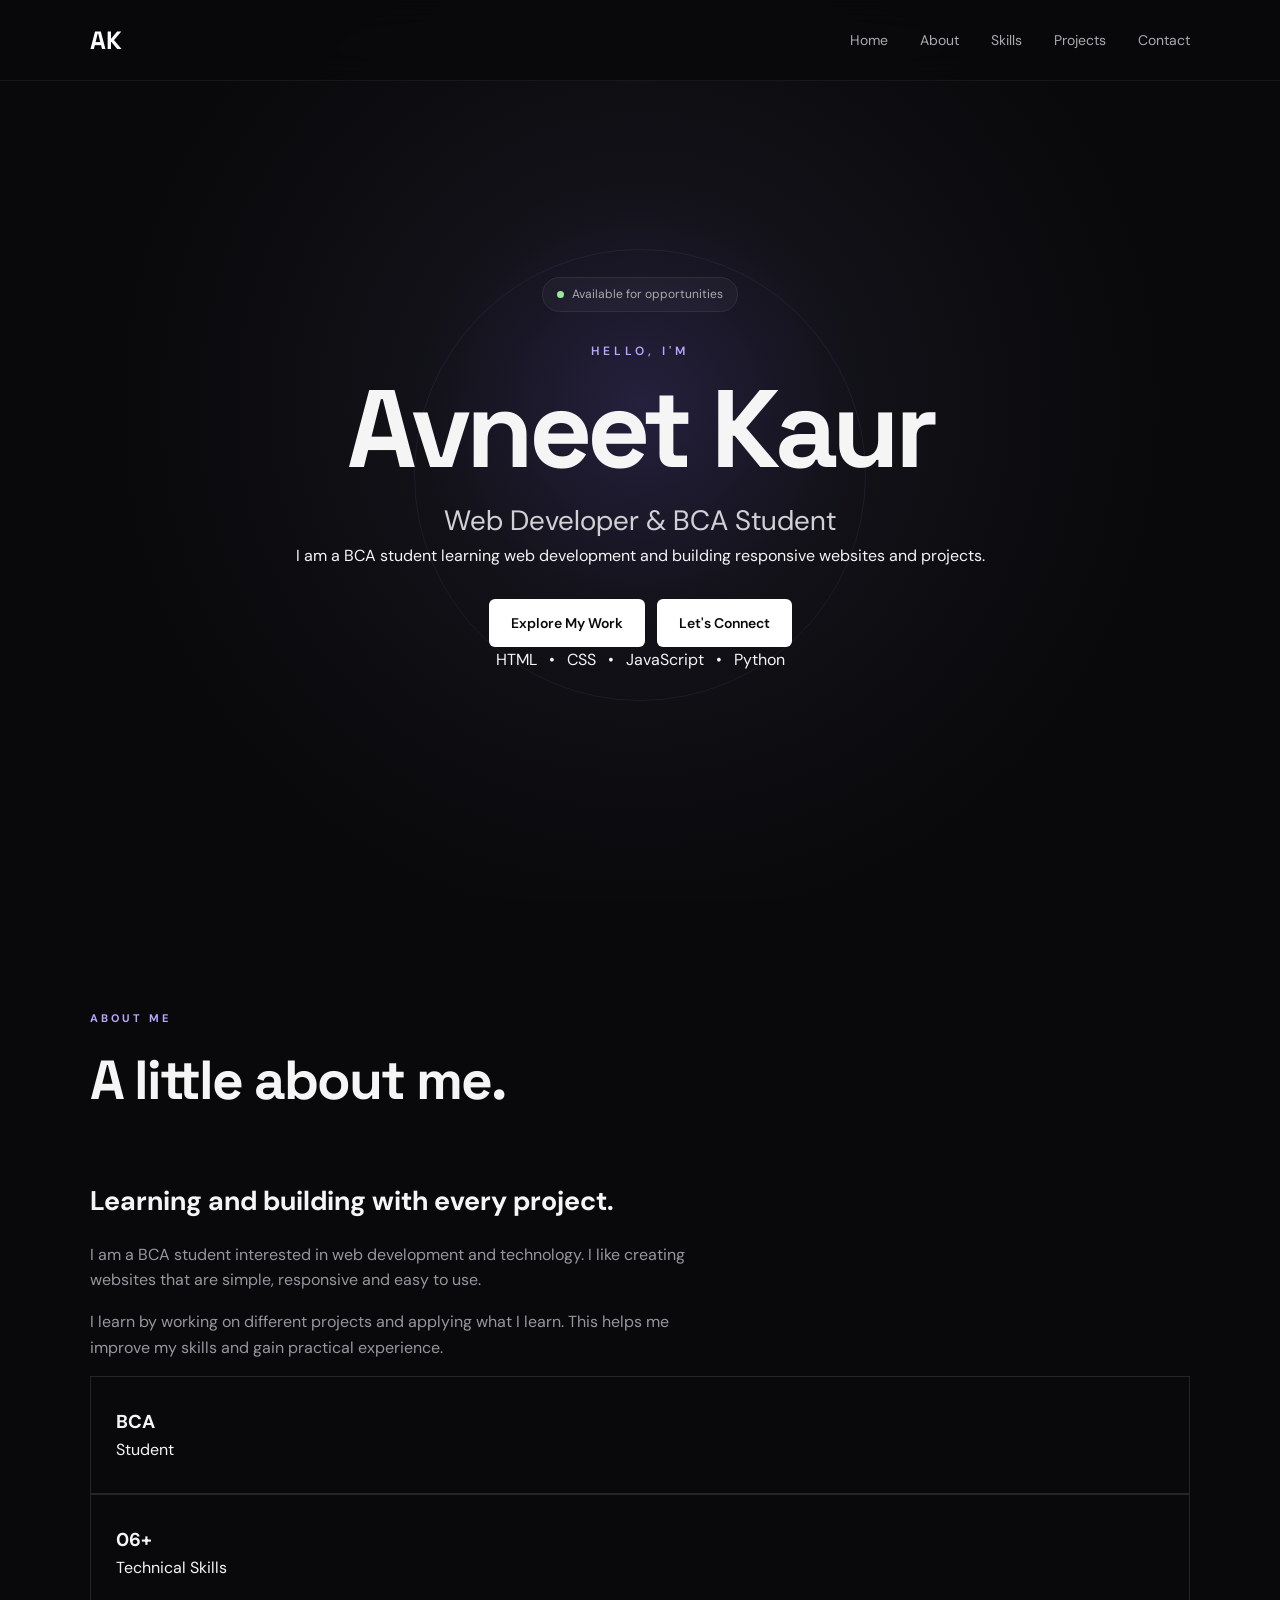
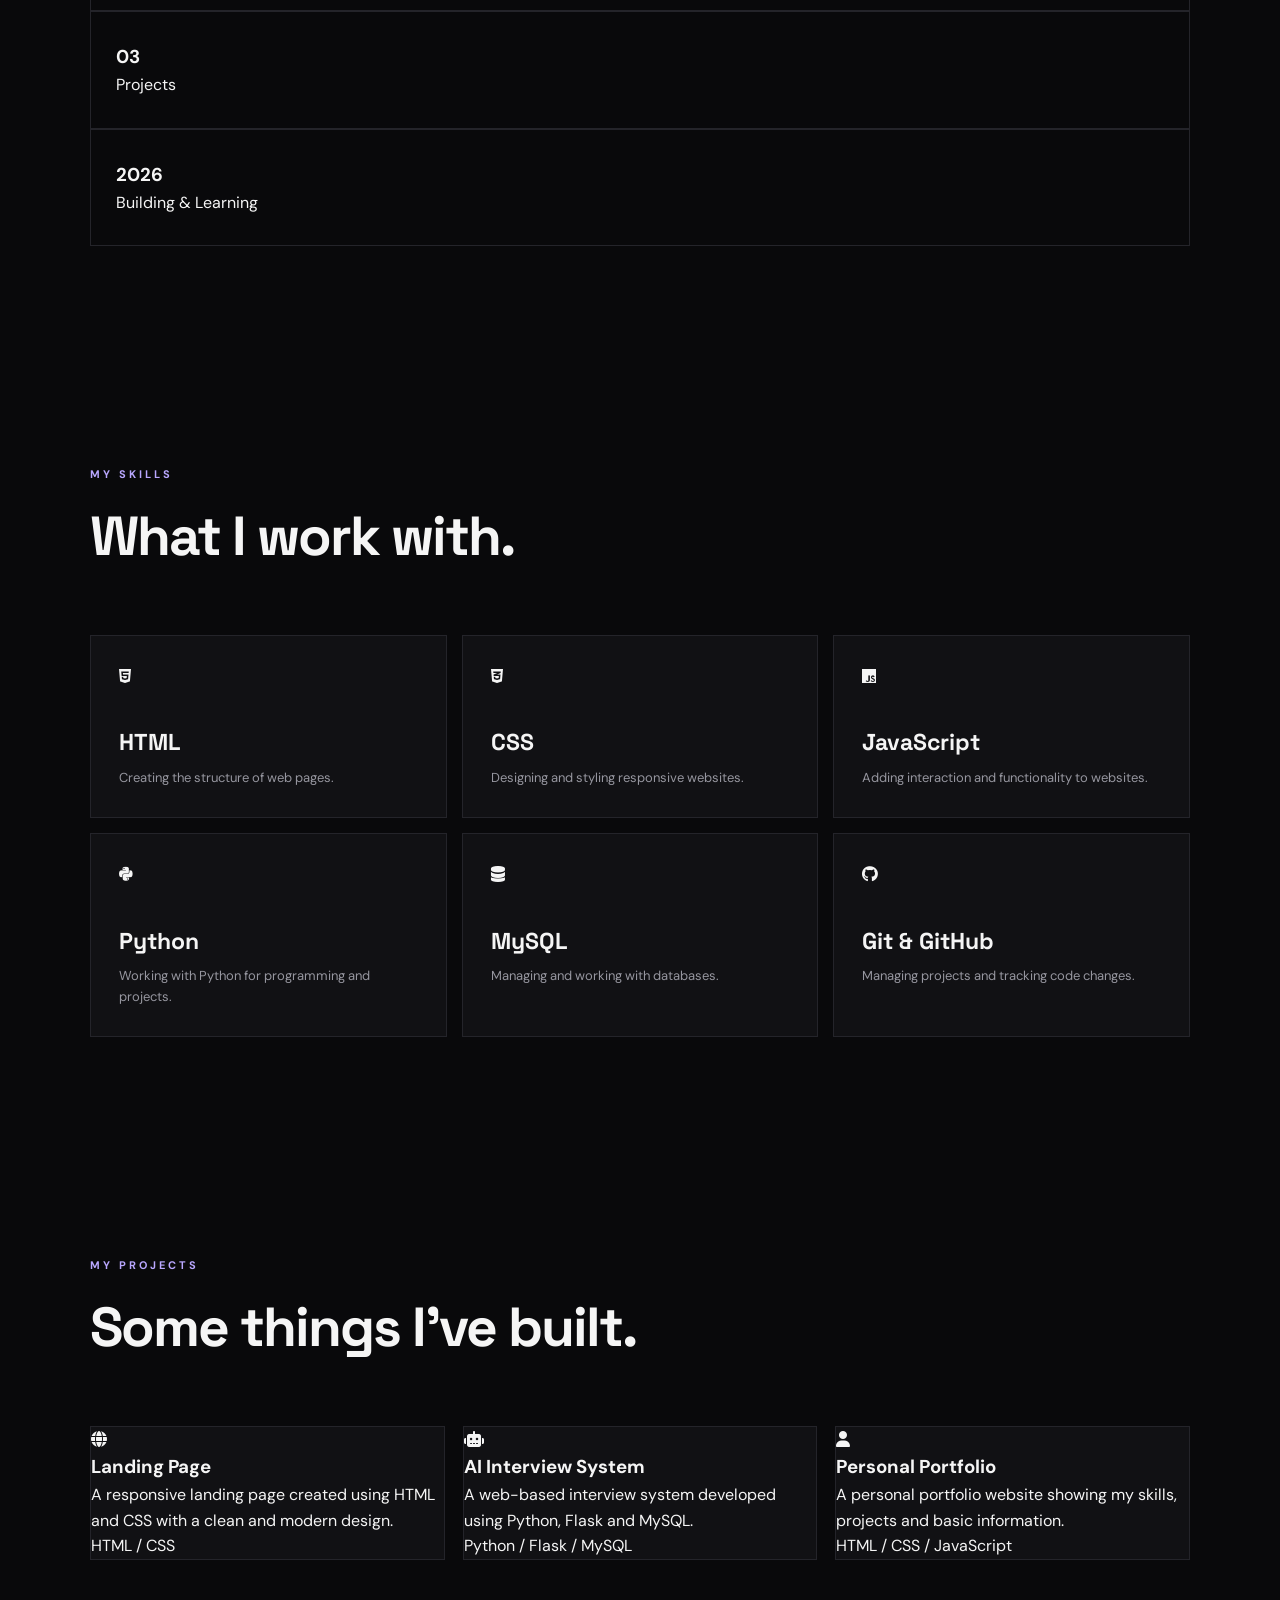
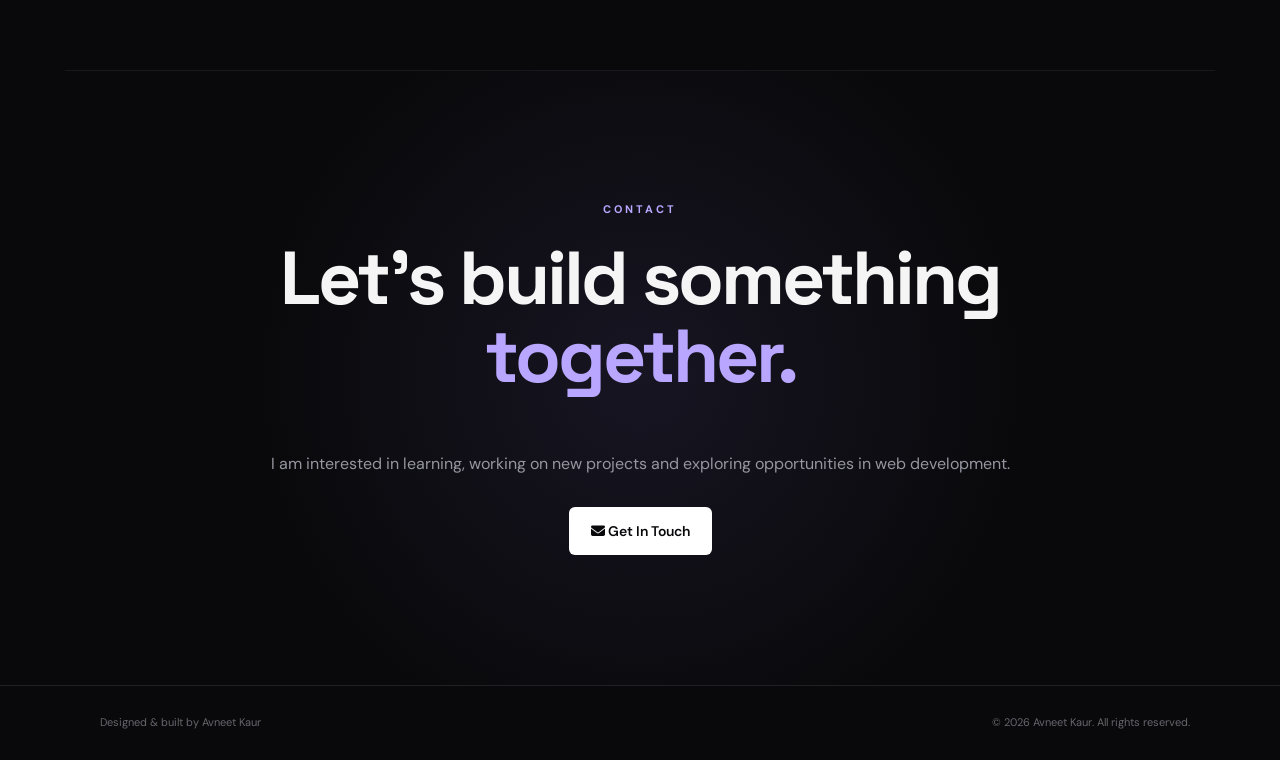
==== WebDev-L1-Portfolio/index.html @ c0e0eddc "Simplify README" ====
<!DOCTYPE html>
<html lang="en">
<head>
    <meta charset="UTF-8">
    <meta name="viewport" content="width=device-width, initial-scale=1.0">

    <title>Avneet Kaur | Web Developer</title>

    <link rel="stylesheet" href="style.css">

    <link rel="preconnect" href="https://fonts.googleapis.com">
    <link rel="preconnect" href="https://fonts.gstatic.com" crossorigin>
    <link href="https://fonts.googleapis.com/css2?family=Poppins:wght@300;400;500;600;700&display=swap" rel="stylesheet">

    <link rel="stylesheet"
          href="https://cdnjs.cloudflare.com/ajax/libs/font-awesome/6.5.1/css/all.min.css">
</head>

<body>

    <!-- Navigation -->
    <header>
        <nav class="navbar">
            <div class="logo">AK</div>

            <ul class="nav-links">
                <li><a href="#home" class="active">Home</a></li>
                <li><a href="#about">About</a></li>
                <li><a href="#skills">Skills</a></li>
                <li><a href="#projects">Projects</a></li>
                <li><a href="#contact">Contact</a></li>
            </ul>
        </nav>
    </header>


    <!-- Home Section -->
    <section id="home" class="hero">

        <div class="hero-content">

            <p class="availability">
                <span></span> Available for opportunities
            </p>

            <p class="intro">HELLO, I'M</p>

            <h1>Avneet Kaur</h1>

            <h2>Web Developer & BCA Student</h2>

            <p class="hero-text">
                I am a BCA student learning web development and building
                responsive websites and projects.
            </p>

            <div class="hero-buttons">
                <a href="#projects" class="btn primary-btn">
                    Explore My Work
                </a>

                <a href="#contact" class="btn secondary-btn">
                    Let's Connect
                </a>
            </div>

            <div class="tech-text">
                HTML &nbsp; • &nbsp; CSS &nbsp; • &nbsp; JavaScript
                &nbsp; • &nbsp; Python
            </div>

        </div>

    </section>


    <!-- About Section -->
    <section id="about" class="about section">

        <div class="section-heading">
            <p>ABOUT ME</p>
            <h2>A little about me.</h2>
        </div>

        <div class="about-content">

            <div class="about-text">

                <h3>Learning and building with every project.</h3>

                <p>
                    I am a BCA student interested in web development and
                    technology. I like creating websites that are simple,
                    responsive and easy to use.
                </p>

                <p>
                    I learn by working on different projects and applying
                    what I learn. This helps me improve my skills and gain
                    practical experience.
                </p>

            </div>

            <div class="about-stats">

                <div class="stat">
                    <h3>BCA</h3>
                    <p>Student</p>
                </div>

                <div class="stat">
                    <h3>06+</h3>
                    <p>Technical Skills</p>
                </div>

                <div class="stat">
                    <h3>03</h3>
                    <p>Projects</p>
                </div>

                <div class="stat">
                    <h3>2026</h3>
                    <p>Building & Learning</p>
                </div>

            </div>

        </div>

    </section>


    <!-- Skills Section -->
    <section id="skills" class="skills section">

        <div class="section-heading">
            <p>MY SKILLS</p>
            <h2>What I work with.</h2>
        </div>

        <div class="skills-grid">

            <div class="skill-card">
                <i class="fa-brands fa-html5"></i>
                <h3>HTML</h3>
                <p>Creating the structure of web pages.</p>
            </div>

            <div class="skill-card">
                <i class="fa-brands fa-css3-alt"></i>
                <h3>CSS</h3>
                <p>Designing and styling responsive websites.</p>
            </div>

            <div class="skill-card">
                <i class="fa-brands fa-js"></i>
                <h3>JavaScript</h3>
                <p>Adding interaction and functionality to websites.</p>
            </div>

            <div class="skill-card">
                <i class="fa-brands fa-python"></i>
                <h3>Python</h3>
                <p>Working with Python for programming and projects.</p>
            </div>

            <div class="skill-card">
                <i class="fa-solid fa-database"></i>
                <h3>MySQL</h3>
                <p>Managing and working with databases.</p>
            </div>

            <div class="skill-card">
                <i class="fa-brands fa-github"></i>
                <h3>Git & GitHub</h3>
                <p>Managing projects and tracking code changes.</p>
            </div>

        </div>

    </section>


    <!-- Projects Section -->
    <section id="projects" class="projects section">

        <div class="section-heading">
            <p>MY PROJECTS</p>
            <h2>Some things I've built.</h2>
        </div>

        <div class="projects-grid">

            <div class="project-card">

                <div class="project-icon">
                    <i class="fa-solid fa-globe"></i>
                </div>

                <h3>Landing Page</h3>

                <p>
                    A responsive landing page created using HTML and CSS
                    with a clean and modern design.
                </p>

                <span>HTML / CSS</span>

            </div>


            <div class="project-card">

                <div class="project-icon">
                    <i class="fa-solid fa-robot"></i>
                </div>

                <h3>AI Interview System</h3>

                <p>
                    A web-based interview system developed using Python,
                    Flask and MySQL.
                </p>

                <span>Python / Flask / MySQL</span>

            </div>


            <div class="project-card">

                <div class="project-icon">
                    <i class="fa-solid fa-user"></i>
                </div>

                <h3>Personal Portfolio</h3>

                <p>
                    A personal portfolio website showing my skills,
                    projects and basic information.
                </p>

                <span>HTML / CSS / JavaScript</span>

            </div>

        </div>

    </section>


    <!-- Contact Section -->
    <section id="contact" class="contact section">

        <div class="section-heading">
            <p>CONTACT</p>
            <h2>Let's build something<br>
                <span>together.</span>
            </h2>
        </div>

        <p class="contact-text">
            I am interested in learning, working on new projects and
            exploring opportunities in web development.
        </p>

        <a href="mailto:avvneetkaur02@gmail.com" class="contact-btn">
            <i class="fa-solid fa-envelope"></i>
            Get In Touch
        </a>

    </section>


    <!-- Footer -->
    <footer>
        <p>Designed & built by Avneet Kaur</p>
        <p>© 2026 Avneet Kaur. All rights reserved.</p>
    </footer>


    <script src="script.js"></script>

</body>
</html>
---- WebDev-L1-Portfolio/style.css ----
@import url('https://fonts.googleapis.com/css2?family=DM+Sans:wght@400;500;600;700&family=Space+Grotesk:wght@400;500;600;700&display=swap');

* {
  margin: 0;
  padding: 0;
  box-sizing: border-box;
  scroll-behavior: smooth;
  }

:root {
--bg: #09090b;
--card: #111114;
--border: #24242a;
--text: #f5f5f5;
--muted: #96969f;
--accent: #b9a7ff;
--accent2: #8f7cff;
}

body {
font-family: "DM Sans", sans-serif;
background: var(--bg);
color: var(--text);
line-height: 1.6;
}

header {
position: fixed;
top: 0;
width: 100%;
z-index: 1000;
background: rgba(9, 9, 11, 0.82);
backdrop-filter: blur(15px);
border-bottom: 1px solid rgba(255,255,255,0.06);
}

nav {
max-width: 1150px;
margin: auto;
padding: 20px 25px;
display: flex;
align-items: center;
justify-content: space-between;
}

.logo {
font-family: "Space Grotesk", sans-serif;
font-size: 25px;
font-weight: 700;
color: white;
text-decoration: none;
}

.logo span,
footer strong span {
color: var(--accent);
}

.nav-links {
display: flex;
list-style: none;
gap: 32px;
}

.nav-links a {
color: #aaaab1;
text-decoration: none;
font-size: 14px;
transition: .3s;
}

.nav-links a:hover {
color: white;
}

.hero {
min-height: 100vh;
position: relative;
display: flex;
justify-content: center;
align-items: center;
text-align: center;
padding: 120px 25px 70px;
overflow: hidden;
background:
radial-gradient(circle at 50% 45%, #25203d 0%, #111117 28%, #09090b 65%);
}

.hero::before {
content: "";
position: absolute;
width: 450px;
height: 450px;
border: 1px solid rgba(185,167,255,.08);
border-radius: 50%;
}

.hero-content {
max-width: 850px;
position: relative;
z-index: 1;
}

.availability {
display: inline-flex;
align-items: center;
gap: 8px;
border: 1px solid #303035;
background: rgba(255,255,255,.03);
padding: 7px 14px;
border-radius: 30px;
font-size: 12px;
color: #aaaab0;
margin-bottom: 30px;
}

.availability span {
width: 7px;
height: 7px;
border-radius: 50%;
background: #9ee69e;
}

.intro {
font-size: 12px;
letter-spacing: 4px;
color: var(--accent);
font-weight: 600;
}

.hero h1 {
font-family: "Space Grotesk", sans-serif;
font-size: clamp(60px, 10vw, 110px);
line-height: 1;
margin: 12px 0 15px;
letter-spacing: -5px;
}

.hero h1 span,
.section-heading h2 span,
.contact h2 span {
color: var(--accent);
}

.hero h2 {
font-size: clamp(20px, 3vw, 28px);
font-weight: 400;
color: #d0d0d5;
}

.hero-description {
max-width: 600px;
margin: 20px auto;
color: var(--muted);
font-size: 16px;
}

.hero-buttons {
display: flex;
justify-content: center;
gap: 12px;
margin-top: 30px;
flex-wrap: wrap;
}

.btn,
.btn-outline,
.contact-btn {
text-decoration: none;
padding: 13px 22px;
border-radius: 6px;
font-weight: 600;
font-size: 14px;
transition: .3s;
}

.btn {
background: white;
color: #09090b;
}

.btn:hover {
transform: translateY(-3px);
}

.btn-outline {
color: white;
border: 1px solid #3a3a42;
}

.btn-outline:hover {
background: #17171c;
}

.social-text {
margin-top: 45px;
font-size: 11px;
letter-spacing: 2px;
color: #66666e;
}

.scroll {
position: absolute;
bottom: 25px;
font-size: 10px;
letter-spacing: 3px;
color: #5e5e66;
}

.section {
max-width: 1150px;
margin: auto;
padding: 110px 25px;
}

.dark-section {
max-width: none;
padding-left: max(25px, calc((100% - 1100px) / 2));
padding-right: max(25px, calc((100% - 1100px) / 2));
background: #0d0d11;
border-top: 1px solid #18181d;
border-bottom: 1px solid #18181d;
}

.section-heading {
margin-bottom: 55px;
}

.section-heading p,
.contact-label {
color: var(--accent);
font-size: 11px;
letter-spacing: 3px;
font-weight: 700;
}

.section-heading h2 {
font-family: "Space Grotesk", sans-serif;
font-size: clamp(36px, 5vw, 55px);
margin-top: 8px;
letter-spacing: -2px;
}

.about-grid {
display: grid;
grid-template-columns: 1.1fr .9fr;
gap: 70px;
align-items: center;
}

.about-text h3 {
font-size: 27px;
margin-bottom: 20px;
}

.about-text p {
color: var(--muted);
margin-bottom: 16px;
max-width: 600px;
}

.text-link {
display: inline-block;
color: white;
margin-top: 15px;
text-decoration: none;
border-bottom: 1px solid #55555c;
padding-bottom: 5px;
}

.stats {
display: grid;
grid-template-columns: 1fr 1fr;
border: 1px solid var(--border);
}

.stat {
padding: 30px 25px;
border: 1px solid var(--border);
}

.stat strong {
display: block;
font-family: "Space Grotesk", sans-serif;
font-size: 30px;
color: white;
}

.stat span {
color: #777780;
font-size: 12px;
}

.skills-grid {
display: grid;
grid-template-columns: repeat(3, 1fr);
gap: 15px;
}

.skill-card {
padding: 28px;
background: var(--card);
border: 1px solid var(--border);
transition: .35s;
}

.skill-card:hover {
transform: translateY(-6px);
border-color: #55555e;
}

.skill-top {
display: flex;
justify-content: space-between;
color: #64646d;
font-size: 12px;
}

.skill-card h3 {
font-family: "Space Grotesk", sans-serif;
font-size: 23px;
margin: 35px 0 7px;
}

.skill-card p {
color: var(--muted);
font-size: 13px;
}

.projects-grid {
display: grid;
grid-template-columns: repeat(3, 1fr);
gap: 18px;
}

.project-card {
background: var(--card);
border: 1px solid var(--border);
overflow: hidden;
transition: .35s;
}

.project-card:hover {
transform: translateY(-6px);
border-color: #55555e;
}

.project-image {
height: 190px;
display: flex;
align-items: center;
justify-content: center;
background: linear-gradient(135deg, #1d1a2d, #121218);
border-bottom: 1px solid var(--border);
}

.project-image span {
font-size: 10px;
letter-spacing: 3px;
color: #aaa1d7;
}

.interview {
background: linear-gradient(135deg, #17262a, #111316);
}

.interview span {
color: #9ccbc5;
}

.portfolio {
background: linear-gradient(135deg, #28201d, #141211);
}

.portfolio span {
color: #d0b39b;
}

.project-content {
padding: 25px;
}

.project-content small {
color: #66666e;
font-size: 10px;
}

.project-content h3 {
font-family: "Space Grotesk", sans-serif;
font-size: 23px;
margin: 8px 0;
}

.project-content p {
color: var(--muted);
font-size: 13px;
min-height: 65px;
}

.tags {
display: flex;
gap: 7px;
flex-wrap: wrap;
margin-top: 18px;
}

.tags span {
border: 1px solid #303038;
padding: 5px 9px;
border-radius: 3px;
font-size: 10px;
color: #9999a3;
}

.contact {
text-align: center;
padding: 130px 25px;
border-top: 1px solid #18181d;
background: radial-gradient(circle at center, #171522, #09090b 60%);
}

.contact h2 {
font-family: "Space Grotesk", sans-serif;
font-size: clamp(42px, 7vw, 75px);
line-height: 1.05;
letter-spacing: -3px;
margin: 20px 0;
}

.contact > p:not(.contact-label) {
color: var(--muted);
margin-bottom: 30px;
}

.contact-btn {
display: inline-block;
background: white;
color: #09090b;
}

.contact-btn:hover {
transform: translateY(-3px);
}

footer {
border-top: 1px solid #202027;
padding: 28px max(25px, calc((100% - 1100px) / 2));
display: flex;
justify-content: space-between;
gap: 20px;
color: #66666e;
font-size: 11px;
}

footer strong {
color: white;
font-size: 18px;
}

footer p {
display: inline-block;
margin-left: 10px;
}

@media (max-width: 800px) {


.nav-links {
    display: none;
}

.hero h1 {
    letter-spacing: -3px;
}

.about-grid,
.skills-grid,
.projects-grid {
    grid-template-columns: 1fr;
}

.about-grid {
    gap: 40px;
}

.section {
    padding: 80px 20px;
}

.dark-section {
    padding-left: 20px;
    padding-right: 20px;
}


}

@media (max-width: 500px) {

.hero {
    padding-left: 18px;
    padding-right: 18px;
}

.hero h1 {
    font-size: 55px;
}

.hero h2 {
    font-size: 19px;
}

.hero-description {
    font-size: 14px;
}

.stats {
    grid-template-columns: 1fr;
}

footer {
    flex-direction: column;
}

footer p {
    margin-left: 0;
}

}
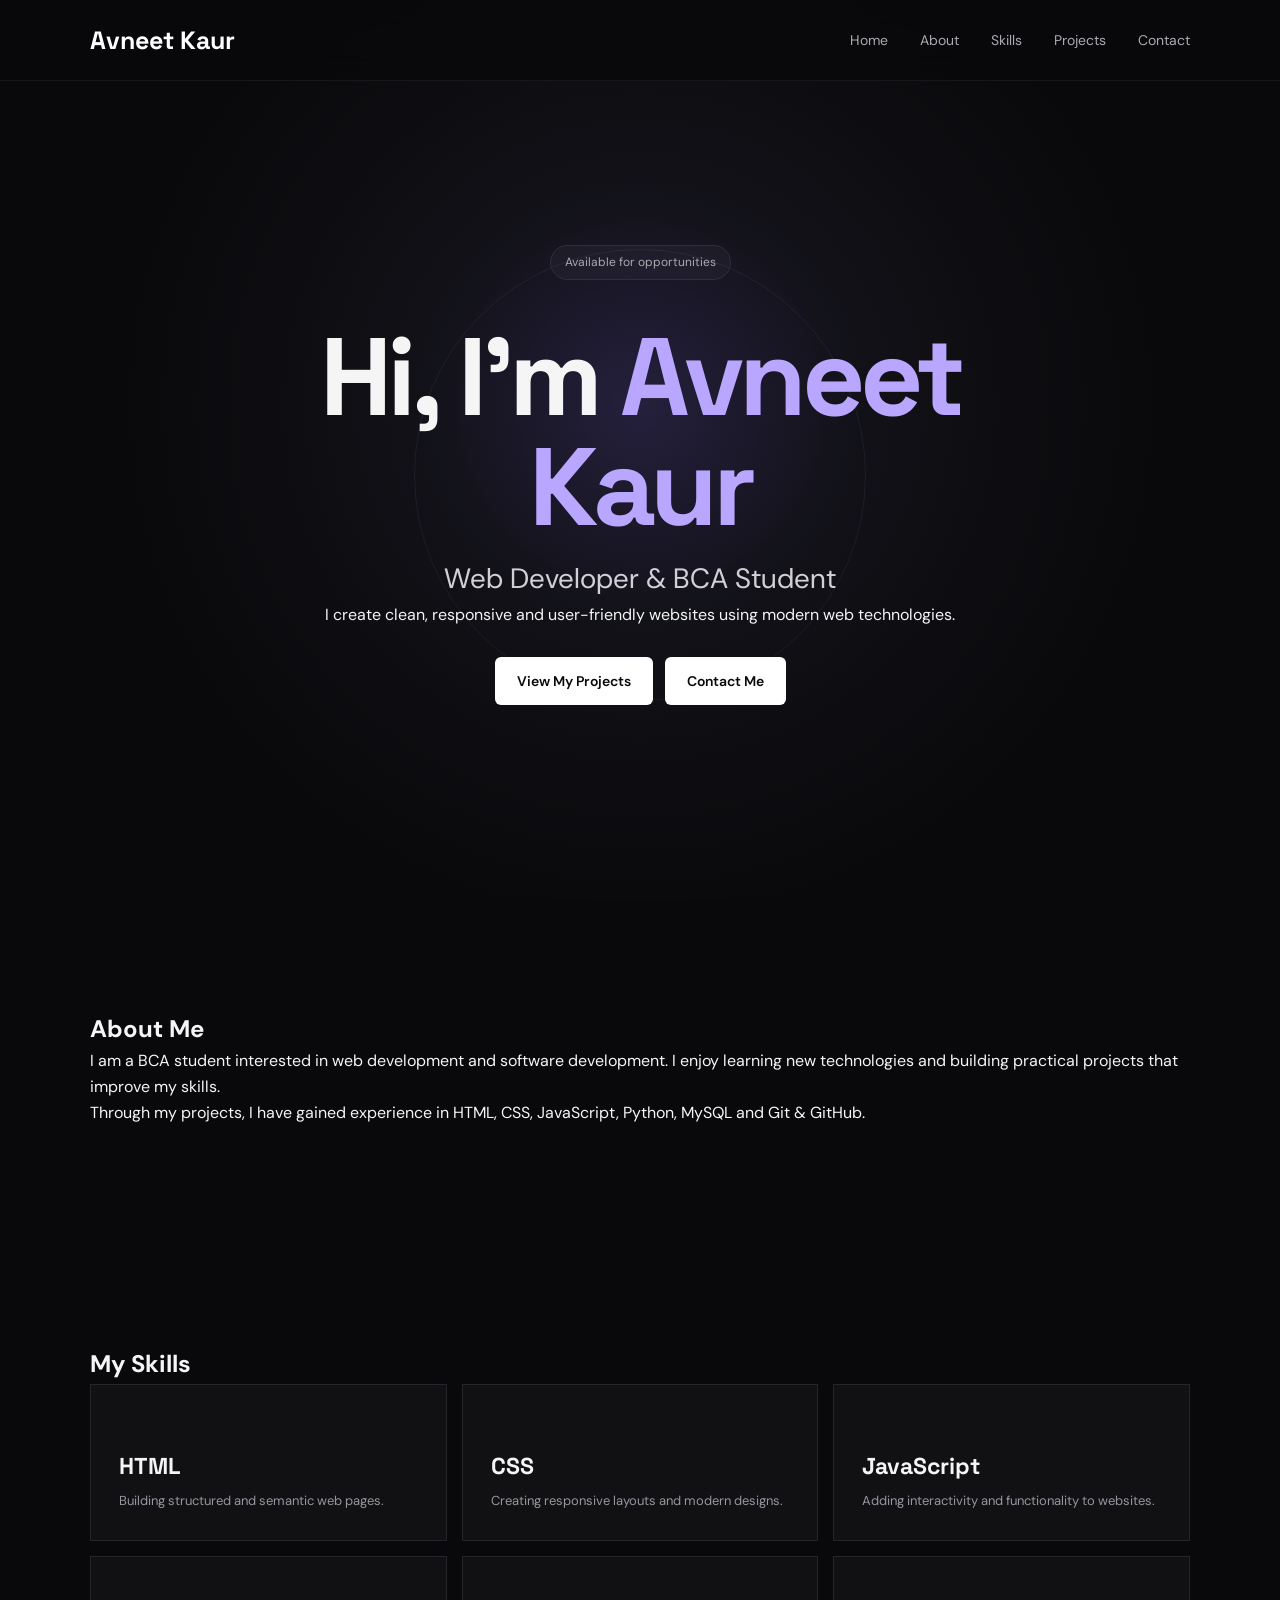
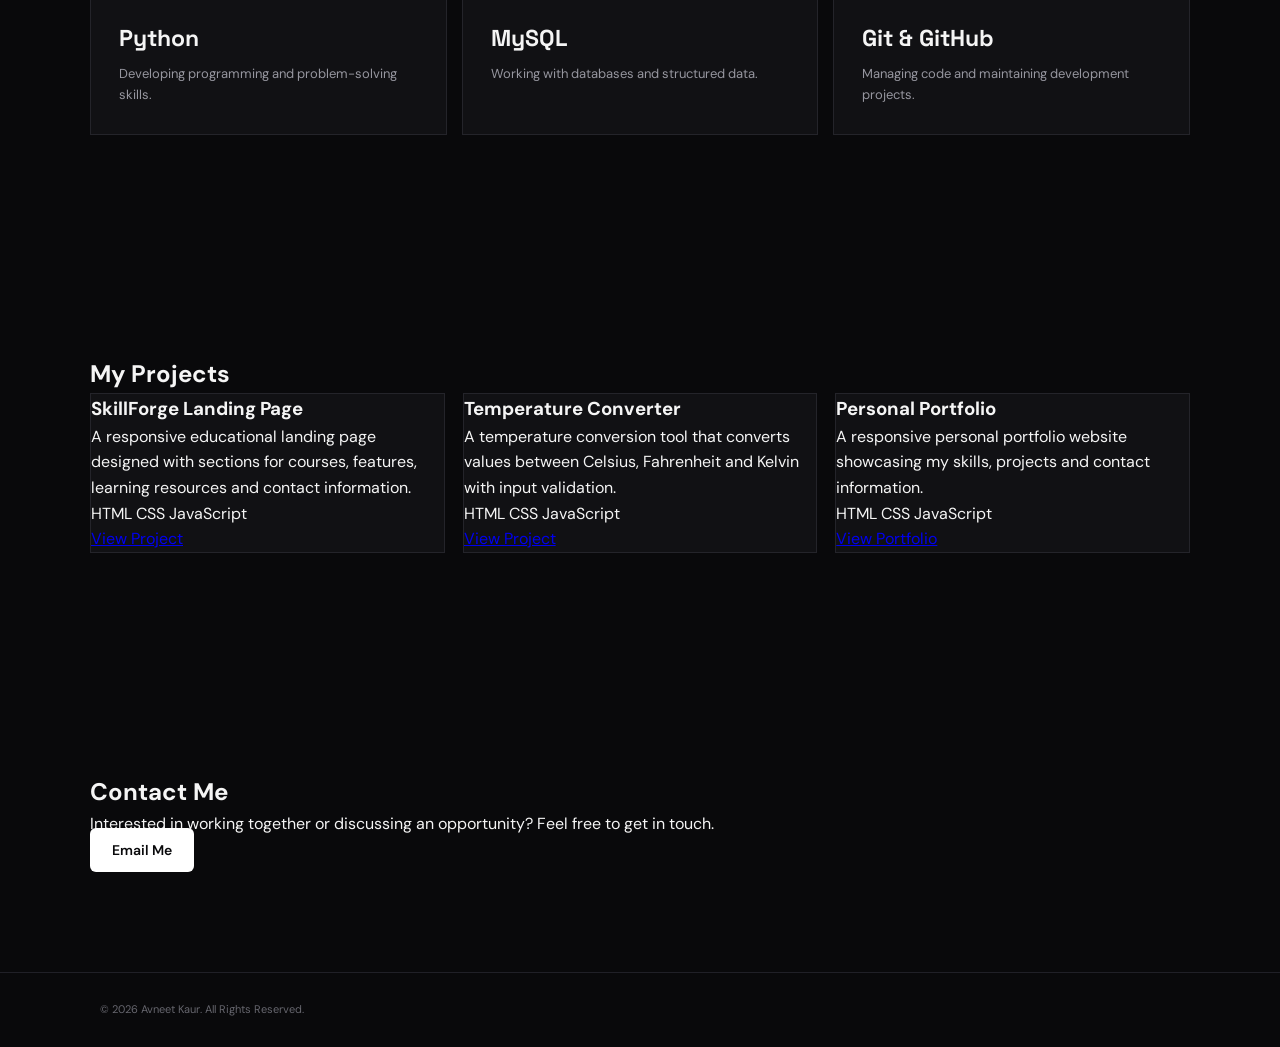
==== commit 7916365b: "Fix portfolio project listings" ====
--- a/WebDev-L1-Portfolio/index.html
+++ b/WebDev-L1-Portfolio/index.html
@@ -1,19 +1,13 @@
+
 <!DOCTYPE html>
 <html lang="en">
 <head>
     <meta charset="UTF-8">
     <meta name="viewport" content="width=device-width, initial-scale=1.0">
-
+    <meta name="description" content="Portfolio of Avneet Kaur - Web Developer and BCA Student">
     <title>Avneet Kaur | Web Developer</title>
 
     <link rel="stylesheet" href="style.css">
-
-    <link rel="preconnect" href="https://fonts.googleapis.com">
-    <link rel="preconnect" href="https://fonts.gstatic.com" crossorigin>
-    <link href="https://fonts.googleapis.com/css2?family=Poppins:wght@300;400;500;600;700&display=swap" rel="stylesheet">
-
-    <link rel="stylesheet"
-          href="https://cdnjs.cloudflare.com/ajax/libs/font-awesome/6.5.1/css/all.min.css">
 </head>
 
 <body>
@@ -21,7 +15,7 @@
     <!-- Navigation -->
     <header>
         <nav class="navbar">
-            <div class="logo">AK</div>
+            <div class="logo">Avneet Kaur</div>
 
             <ul class="nav-links">
                 <li><a href="#home" class="active">Home</a></li>
@@ -33,255 +27,195 @@
         </nav>
     </header>
 
-
-    <!-- Home Section -->
-    <section id="home" class="hero">
-
-        <div class="hero-content">
-
-            <p class="availability">
-                <span></span> Available for opportunities
-            </p>
-
-            <p class="intro">HELLO, I'M</p>
-
-            <h1>Avneet Kaur</h1>
-
-            <h2>Web Developer & BCA Student</h2>
-
-            <p class="hero-text">
-                I am a BCA student learning web development and building
-                responsive websites and projects.
-            </p>
-
-            <div class="hero-buttons">
-                <a href="#projects" class="btn primary-btn">
-                    Explore My Work
+    <main>
+
+        <!-- Home Section -->
+        <section id="home" class="hero">
+            <div class="hero-content">
+                <p class="availability">Available for opportunities</p>
+
+                <h1>Hi, I'm <span>Avneet Kaur</span></h1>
+
+                <h2>Web Developer & BCA Student</h2>
+
+                <p>
+                    I create clean, responsive and user-friendly websites
+                    using modern web technologies.
+                </p>
+
+                <div class="hero-buttons">
+                    <a href="#projects" class="btn">View My Projects</a>
+                    <a href="#contact" class="btn secondary-btn">Contact Me</a>
+                </div>
+            </div>
+        </section>
+
+        <!-- About Section -->
+        <section id="about" class="section">
+            <div class="container">
+                <h2>About Me</h2>
+
+                <p>
+                    I am a BCA student interested in web development and
+                    software development. I enjoy learning new technologies
+                    and building practical projects that improve my skills.
+                </p>
+
+                <p>
+                    Through my projects, I have gained experience in
+                    HTML, CSS, JavaScript, Python, MySQL and Git & GitHub.
+                </p>
+            </div>
+        </section>
+
+        <!-- Skills Section -->
+        <section id="skills" class="section">
+            <div class="container">
+                <h2>My Skills</h2>
+
+                <div class="skills-grid">
+
+                    <div class="skill-card">
+                        <h3>HTML</h3>
+                        <p>Building structured and semantic web pages.</p>
+                    </div>
+
+                    <div class="skill-card">
+                        <h3>CSS</h3>
+                        <p>Creating responsive layouts and modern designs.</p>
+                    </div>
+
+                    <div class="skill-card">
+                        <h3>JavaScript</h3>
+                        <p>Adding interactivity and functionality to websites.</p>
+                    </div>
+
+                    <div class="skill-card">
+                        <h3>Python</h3>
+                        <p>Developing programming and problem-solving skills.</p>
+                    </div>
+
+                    <div class="skill-card">
+                        <h3>MySQL</h3>
+                        <p>Working with databases and structured data.</p>
+                    </div>
+
+                    <div class="skill-card">
+                        <h3>Git & GitHub</h3>
+                        <p>Managing code and maintaining development projects.</p>
+                    </div>
+
+                </div>
+            </div>
+        </section>
+
+        <!-- Projects Section -->
+        <section id="projects" class="section">
+            <div class="container">
+                <h2>My Projects</h2>
+
+                <div class="projects-grid">
+
+                    <!-- Project 1 -->
+                    <article class="project-card">
+                        <h3>SkillForge Landing Page</h3>
+
+                        <p>
+                            A responsive educational landing page designed
+                            with sections for courses, features, learning
+                            resources and contact information.
+                        </p>
+
+                        <div class="project-tags">
+                            <span>HTML</span>
+                            <span>CSS</span>
+                            <span>JavaScript</span>
+                        </div>
+
+                        <a
+                            href="../WebDev-L1-LandingPage/index.html"
+                            class="project-link">
+                            View Project
+                        </a>
+                    </article>
+
+                    <!-- Project 2 -->
+                    <article class="project-card">
+                        <h3>Temperature Converter</h3>
+
+                        <p>
+                            A temperature conversion tool that converts
+                            values between Celsius, Fahrenheit and Kelvin
+                            with input validation.
+                        </p>
+
+                        <div class="project-tags">
+                            <span>HTML</span>
+                            <span>CSS</span>
+                            <span>JavaScript</span>
+                        </div>
+
+                        <a
+                            href="../WebDev-L1-TemperatureConverter/index.html"
+                            class="project-link">
+                            View Project
+                        </a>
+                    </article>
+
+                    <!-- Project 3 -->
+                    <article class="project-card">
+                        <h3>Personal Portfolio</h3>
+
+                        <p>
+                            A responsive personal portfolio website
+                            showcasing my skills, projects and contact
+                            information.
+                        </p>
+
+                        <div class="project-tags">
+                            <span>HTML</span>
+                            <span>CSS</span>
+                            <span>JavaScript</span>
+                        </div>
+
+                        <a href="#home" class="project-link">
+                            View Portfolio
+                        </a>
+                    </article>
+
+                </div>
+            </div>
+        </section>
+
+        <!-- Contact Section -->
+        <section id="contact" class="section contact-section">
+            <div class="container">
+                <h2>Contact Me</h2>
+
+                <p>
+                    Interested in working together or discussing an
+                    opportunity? Feel free to get in touch.
+                </p>
+
+                <a
+                    href="mailto:avvneetkaur02@gmail.com"
+                    class="btn">
+                    Email Me
                 </a>
-
-                <a href="#contact" class="btn secondary-btn">
-                    Let's Connect
-                </a>
-            </div>
-
-            <div class="tech-text">
-                HTML &nbsp; • &nbsp; CSS &nbsp; • &nbsp; JavaScript
-                &nbsp; • &nbsp; Python
-            </div>
-
-        </div>
-
-    </section>
-
-
-    <!-- About Section -->
-    <section id="about" class="about section">
-
-        <div class="section-heading">
-            <p>ABOUT ME</p>
-            <h2>A little about me.</h2>
-        </div>
-
-        <div class="about-content">
-
-            <div class="about-text">
-
-                <h3>Learning and building with every project.</h3>
-
-                <p>
-                    I am a BCA student interested in web development and
-                    technology. I like creating websites that are simple,
-                    responsive and easy to use.
-                </p>
-
-                <p>
-                    I learn by working on different projects and applying
-                    what I learn. This helps me improve my skills and gain
-                    practical experience.
-                </p>
-
-            </div>
-
-            <div class="about-stats">
-
-                <div class="stat">
-                    <h3>BCA</h3>
-                    <p>Student</p>
-                </div>
-
-                <div class="stat">
-                    <h3>06+</h3>
-                    <p>Technical Skills</p>
-                </div>
-
-                <div class="stat">
-                    <h3>03</h3>
-                    <p>Projects</p>
-                </div>
-
-                <div class="stat">
-                    <h3>2026</h3>
-                    <p>Building & Learning</p>
-                </div>
-
-            </div>
-
-        </div>
-
-    </section>
-
-
-    <!-- Skills Section -->
-    <section id="skills" class="skills section">
-
-        <div class="section-heading">
-            <p>MY SKILLS</p>
-            <h2>What I work with.</h2>
-        </div>
-
-        <div class="skills-grid">
-
-            <div class="skill-card">
-                <i class="fa-brands fa-html5"></i>
-                <h3>HTML</h3>
-                <p>Creating the structure of web pages.</p>
-            </div>
-
-            <div class="skill-card">
-                <i class="fa-brands fa-css3-alt"></i>
-                <h3>CSS</h3>
-                <p>Designing and styling responsive websites.</p>
-            </div>
-
-            <div class="skill-card">
-                <i class="fa-brands fa-js"></i>
-                <h3>JavaScript</h3>
-                <p>Adding interaction and functionality to websites.</p>
-            </div>
-
-            <div class="skill-card">
-                <i class="fa-brands fa-python"></i>
-                <h3>Python</h3>
-                <p>Working with Python for programming and projects.</p>
-            </div>
-
-            <div class="skill-card">
-                <i class="fa-solid fa-database"></i>
-                <h3>MySQL</h3>
-                <p>Managing and working with databases.</p>
-            </div>
-
-            <div class="skill-card">
-                <i class="fa-brands fa-github"></i>
-                <h3>Git & GitHub</h3>
-                <p>Managing projects and tracking code changes.</p>
-            </div>
-
-        </div>
-
-    </section>
-
-
-    <!-- Projects Section -->
-    <section id="projects" class="projects section">
-
-        <div class="section-heading">
-            <p>MY PROJECTS</p>
-            <h2>Some things I've built.</h2>
-        </div>
-
-        <div class="projects-grid">
-
-            <div class="project-card">
-
-                <div class="project-icon">
-                    <i class="fa-solid fa-globe"></i>
-                </div>
-
-                <h3>Landing Page</h3>
-
-                <p>
-                    A responsive landing page created using HTML and CSS
-                    with a clean and modern design.
-                </p>
-
-                <span>HTML / CSS</span>
-
-            </div>
-
-
-            <div class="project-card">
-
-                <div class="project-icon">
-                    <i class="fa-solid fa-robot"></i>
-                </div>
-
-                <h3>AI Interview System</h3>
-
-                <p>
-                    A web-based interview system developed using Python,
-                    Flask and MySQL.
-                </p>
-
-                <span>Python / Flask / MySQL</span>
-
-            </div>
-
-
-            <div class="project-card">
-
-                <div class="project-icon">
-                    <i class="fa-solid fa-user"></i>
-                </div>
-
-                <h3>Personal Portfolio</h3>
-
-                <p>
-                    A personal portfolio website showing my skills,
-                    projects and basic information.
-                </p>
-
-                <span>HTML / CSS / JavaScript</span>
-
-            </div>
-
-        </div>
-
-    </section>
-
-
-    <!-- Contact Section -->
-    <section id="contact" class="contact section">
-
-        <div class="section-heading">
-            <p>CONTACT</p>
-            <h2>Let's build something<br>
-                <span>together.</span>
-            </h2>
-        </div>
-
-        <p class="contact-text">
-            I am interested in learning, working on new projects and
-            exploring opportunities in web development.
-        </p>
-
-        <a href="mailto:avvneetkaur02@gmail.com" class="contact-btn">
-            <i class="fa-solid fa-envelope"></i>
-            Get In Touch
-        </a>
-
-    </section>
-
+            </div>
+        </section>
+
+    </main>
 
     <!-- Footer -->
     <footer>
-        <p>Designed & built by Avneet Kaur</p>
-        <p>© 2026 Avneet Kaur. All rights reserved.</p>
+        <p>&copy; 2026 Avneet Kaur. All Rights Reserved.</p>
     </footer>
-
 
     <script src="script.js"></script>
 
 </body>
 </html>
 
+
+
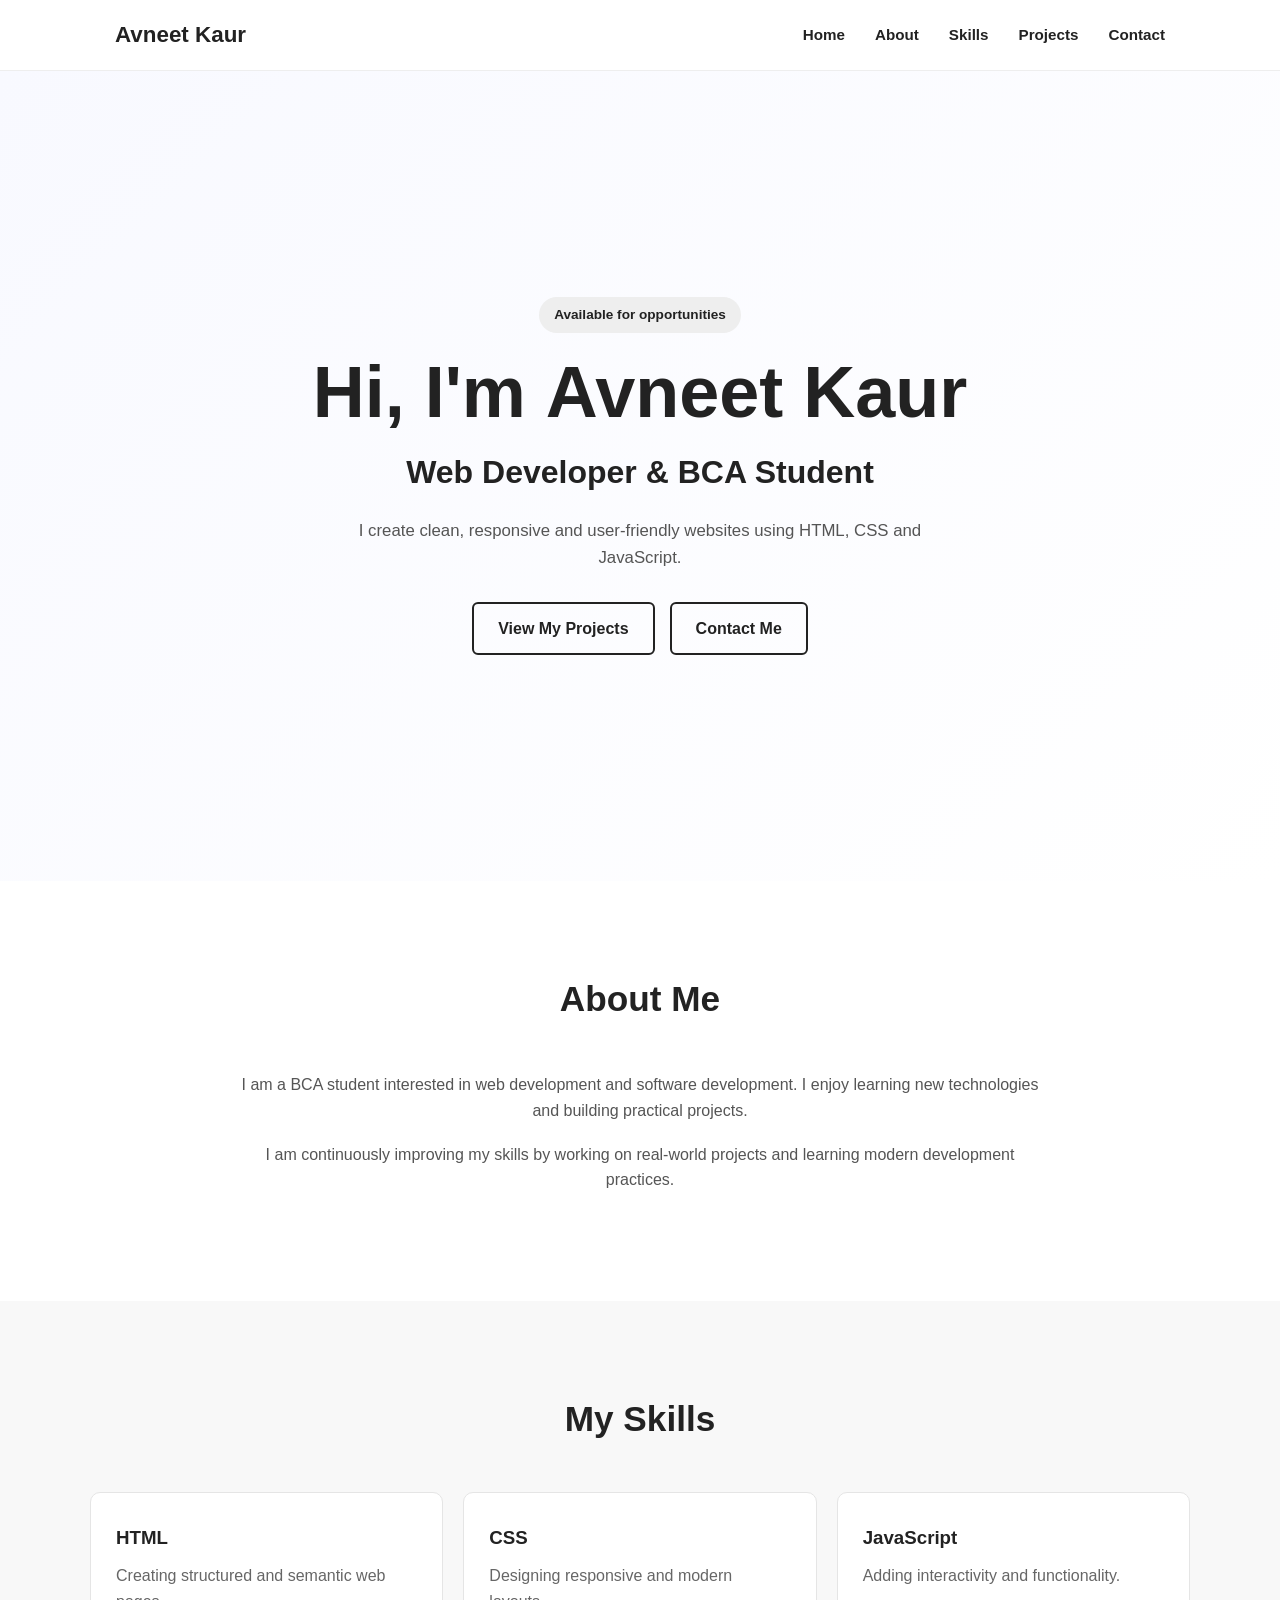
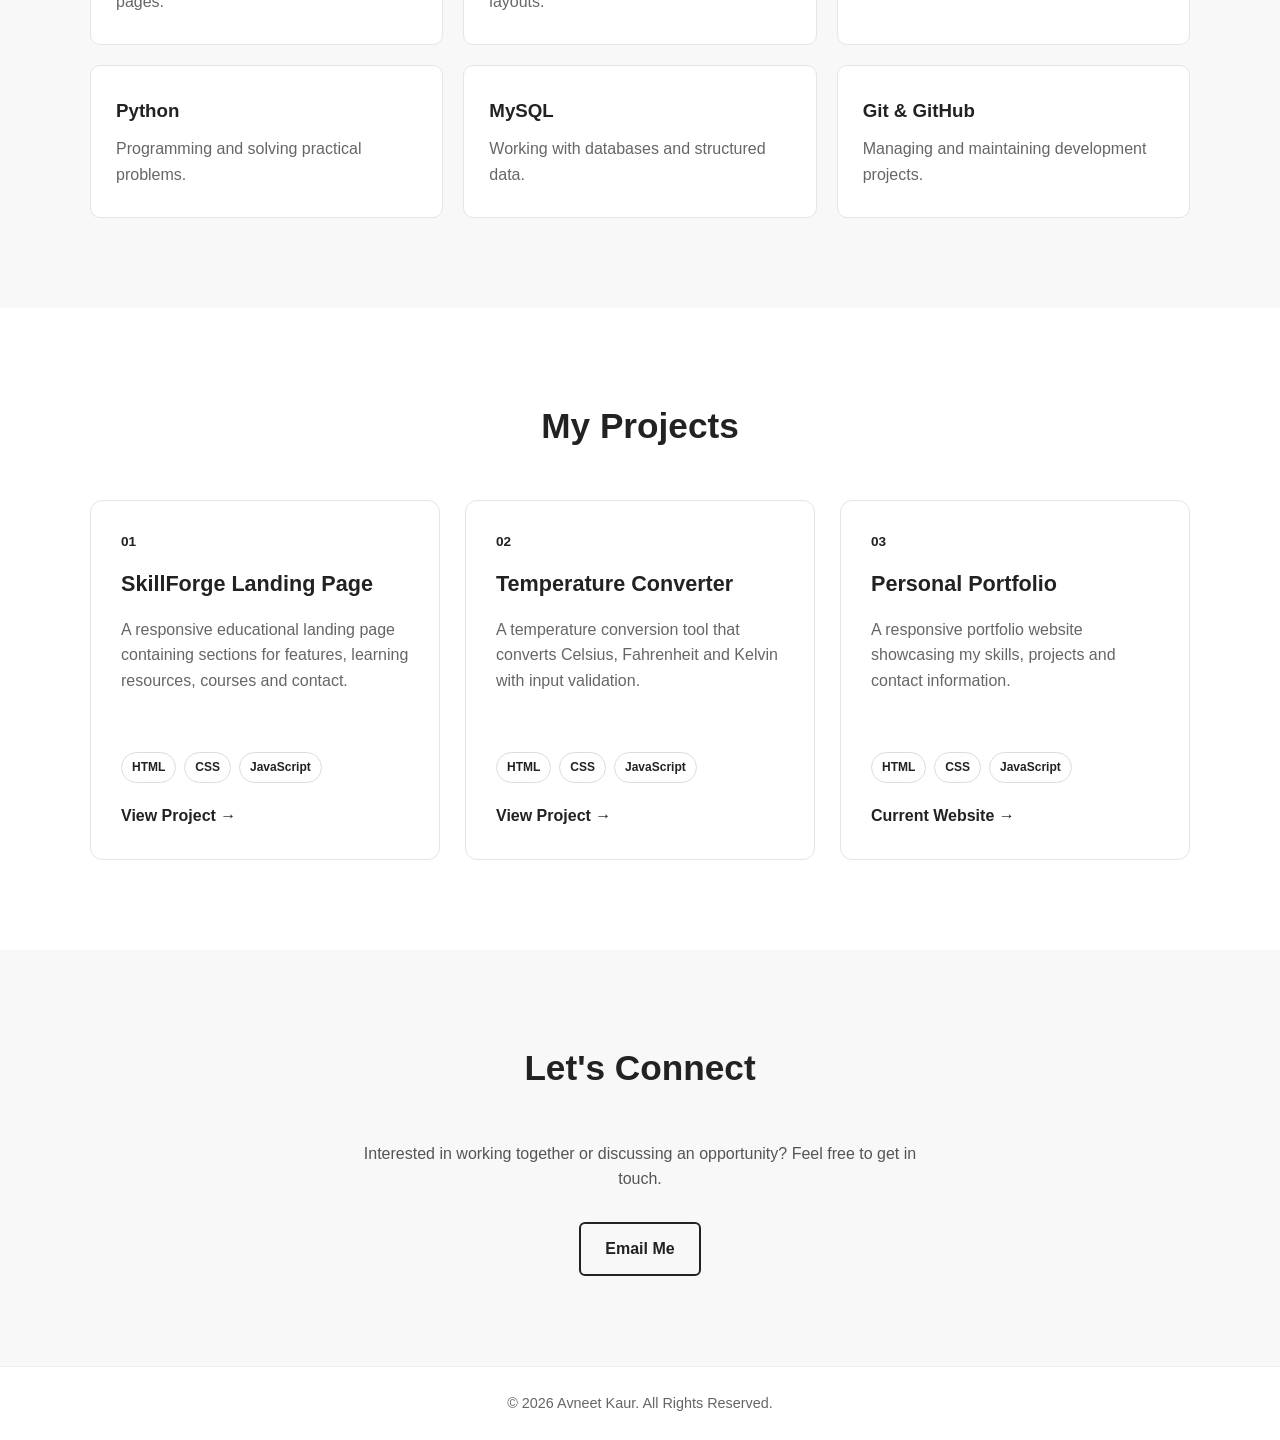
==== commit a7316e5c: "Improve portfolio website" ====
--- a/WebDev-L1-Portfolio/index.html
+++ b/WebDev-L1-Portfolio/index.html
@@ -4,7 +4,10 @@
 <head>
     <meta charset="UTF-8">
     <meta name="viewport" content="width=device-width, initial-scale=1.0">
-    <meta name="description" content="Portfolio of Avneet Kaur - Web Developer and BCA Student">
+
+    <meta name="description"
+          content="Portfolio of Avneet Kaur, Web Developer and BCA Student">
+
     <title>Avneet Kaur | Web Developer</title>
 
     <link rel="stylesheet" href="style.css">
@@ -13,86 +16,124 @@
 <body>
 
     <!-- Navigation -->
-    <header>
+    <header class="header">
         <nav class="navbar">
-            <div class="logo">Avneet Kaur</div>
-
-            <ul class="nav-links">
-                <li><a href="#home" class="active">Home</a></li>
-                <li><a href="#about">About</a></li>
-                <li><a href="#skills">Skills</a></li>
-                <li><a href="#projects">Projects</a></li>
-                <li><a href="#contact">Contact</a></li>
+
+            <a href="#home" class="logo">Avneet Kaur</a>
+
+            <button class="menu-toggle"
+                    id="menuToggle"
+                    aria-label="Open navigation menu"
+                    aria-expanded="false">
+                ☰
+            </button>
+
+            <ul class="nav-links" id="navLinks">
+                <li><a href="#home" class="nav-link active">Home</a></li>
+                <li><a href="#about" class="nav-link">About</a></li>
+                <li><a href="#skills" class="nav-link">Skills</a></li>
+                <li><a href="#projects" class="nav-link">Projects</a></li>
+                <li><a href="#contact" class="nav-link">Contact</a></li>
             </ul>
+
         </nav>
     </header>
 
+
     <main>
 
-        <!-- Home Section -->
+        <!-- Hero -->
         <section id="home" class="hero">
+
             <div class="hero-content">
-                <p class="availability">Available for opportunities</p>
-
-                <h1>Hi, I'm <span>Avneet Kaur</span></h1>
-
-                <h2>Web Developer & BCA Student</h2>
-
-                <p>
+
+                <p class="availability">
+                    Available for opportunities
+                </p>
+
+                <h1>
+                    Hi, I'm <span>Avneet Kaur</span>
+                </h1>
+
+                <h2>
+                    Web Developer & BCA Student
+                </h2>
+
+                <p class="hero-description">
                     I create clean, responsive and user-friendly websites
-                    using modern web technologies.
+                    using HTML, CSS and JavaScript.
                 </p>
 
                 <div class="hero-buttons">
-                    <a href="#projects" class="btn">View My Projects</a>
-                    <a href="#contact" class="btn secondary-btn">Contact Me</a>
+                    <a href="#projects" class="btn">
+                        View My Projects
+                    </a>
+
+                    <a href="#contact" class="btn secondary-btn">
+                        Contact Me
+                    </a>
                 </div>
-            </div>
-        </section>
-
-        <!-- About Section -->
+
+            </div>
+
+        </section>
+
+
+        <!-- About -->
         <section id="about" class="section">
+
             <div class="container">
-                <h2>About Me</h2>
-
-                <p>
-                    I am a BCA student interested in web development and
-                    software development. I enjoy learning new technologies
-                    and building practical projects that improve my skills.
-                </p>
-
-                <p>
-                    Through my projects, I have gained experience in
-                    HTML, CSS, JavaScript, Python, MySQL and Git & GitHub.
-                </p>
-            </div>
-        </section>
-
-        <!-- Skills Section -->
-        <section id="skills" class="section">
+
+                <h2 class="section-title">About Me</h2>
+
+                <div class="about-content">
+
+                    <p>
+                        I am a BCA student interested in web development
+                        and software development. I enjoy learning new
+                        technologies and building practical projects.
+                    </p>
+
+                    <p>
+                        I am continuously improving my skills by working
+                        on real-world projects and learning modern
+                        development practices.
+                    </p>
+
+                </div>
+
+            </div>
+
+        </section>
+
+
+        <!-- Skills -->
+        <section id="skills" class="section skills-section">
+
             <div class="container">
-                <h2>My Skills</h2>
+
+                <h2 class="section-title">My Skills</h2>
 
                 <div class="skills-grid">
 
                     <div class="skill-card">
                         <h3>HTML</h3>
-                        <p>Building structured and semantic web pages.</p>
+                        <p>Creating structured and semantic web pages.</p>
                     </div>
 
                     <div class="skill-card">
                         <h3>CSS</h3>
-                        <p>Creating responsive layouts and modern designs.</p>
+                        <p>Designing responsive and modern layouts.</p>
                     </div>
 
                     <div class="skill-card">
                         <h3>JavaScript</h3>
-                        <p>Adding interactivity and functionality to websites.</p>
+                        <p>Adding interactivity and functionality.</p>
                     </div>
 
                     <div class="skill-card">
                         <h3>Python</h3>
-                        <p>Developing programming and problem-solving skills.</p>
+                        <p>Programming and solving practical problems.</p>
                     </div>
 
                     <div class="skill-card">
@@ -102,95 +143,146 @@
 
                     <div class="skill-card">
                         <h3>Git & GitHub</h3>
-                        <p>Managing code and maintaining development projects.</p>
+                        <p>Managing and maintaining development projects.</p>
                     </div>
 
                 </div>
-            </div>
-        </section>
-
-        <!-- Projects Section -->
+
+            </div>
+
+        </section>
+
+
+        <!-- Projects -->
         <section id="projects" class="section">
+
             <div class="container">
-                <h2>My Projects</h2>
+
+                <h2 class="section-title">My Projects</h2>
 
                 <div class="projects-grid">
 
-                    <!-- Project 1 -->
+                    <!-- Landing Page -->
                     <article class="project-card">
-                        <h3>SkillForge Landing Page</h3>
-
-                        <p>
-                            A responsive educational landing page designed
-                            with sections for courses, features, learning
-                            resources and contact information.
-                        </p>
-
-                        <div class="project-tags">
-                            <span>HTML</span>
-                            <span>CSS</span>
-                            <span>JavaScript</span>
-                        </div>
-
-                        <a
-                            href="../WebDev-L1-LandingPage/index.html"
-                            class="project-link">
-                            View Project
-                        </a>
+
+                        <div>
+                            <span class="project-number">01</span>
+
+                            <h3>
+                                SkillForge Landing Page
+                            </h3>
+
+                            <p>
+                                A responsive educational landing page
+                                containing sections for features,
+                                learning resources, courses and contact.
+                            </p>
+                        </div>
+
+                        <div class="project-bottom">
+
+                            <div class="project-tags">
+                                <span>HTML</span>
+                                <span>CSS</span>
+                                <span>JavaScript</span>
+                            </div>
+
+                            <a
+                                href="../WebDev-L1-LandingPage/index.html"
+                                class="project-link">
+                                View Project →
+                            </a>
+
+                        </div>
+
                     </article>
 
-                    <!-- Project 2 -->
+
+                    <!-- Temperature Converter -->
                     <article class="project-card">
-                        <h3>Temperature Converter</h3>
-
-                        <p>
-                            A temperature conversion tool that converts
-                            values between Celsius, Fahrenheit and Kelvin
-                            with input validation.
-                        </p>
-
-                        <div class="project-tags">
-                            <span>HTML</span>
-                            <span>CSS</span>
-                            <span>JavaScript</span>
-                        </div>
-
-                        <a
-                            href="../WebDev-L1-TemperatureConverter/index.html"
-                            class="project-link">
-                            View Project
-                        </a>
+
+                        <div>
+                            <span class="project-number">02</span>
+
+                            <h3>
+                                Temperature Converter
+                            </h3>
+
+                            <p>
+                                A temperature conversion tool that
+                                converts Celsius, Fahrenheit and Kelvin
+                                with input validation.
+                            </p>
+                        </div>
+
+                        <div class="project-bottom">
+
+                            <div class="project-tags">
+                                <span>HTML</span>
+                                <span>CSS</span>
+                                <span>JavaScript</span>
+                            </div>
+
+                            <a
+                                href="../WebDev-L1-TemperatureConverter/index.html"
+                                class="project-link">
+                                View Project →
+                            </a>
+
+                        </div>
+
                     </article>
 
-                    <!-- Project 3 -->
+
+                    <!-- Portfolio -->
                     <article class="project-card">
-                        <h3>Personal Portfolio</h3>
-
-                        <p>
-                            A responsive personal portfolio website
-                            showcasing my skills, projects and contact
-                            information.
-                        </p>
-
-                        <div class="project-tags">
-                            <span>HTML</span>
-                            <span>CSS</span>
-                            <span>JavaScript</span>
-                        </div>
-
-                        <a href="#home" class="project-link">
-                            View Portfolio
-                        </a>
+
+                        <div>
+                            <span class="project-number">03</span>
+
+                            <h3>
+                                Personal Portfolio
+                            </h3>
+
+                            <p>
+                                A responsive portfolio website showcasing
+                                my skills, projects and contact information.
+                            </p>
+                        </div>
+
+                        <div class="project-bottom">
+
+                            <div class="project-tags">
+                                <span>HTML</span>
+                                <span>CSS</span>
+                                <span>JavaScript</span>
+                            </div>
+
+                            <a
+                                href="#home"
+                                class="project-link">
+                                Current Website →
+                            </a>
+
+                        </div>
+
                     </article>
 
                 </div>
-            </div>
-        </section>
-
-        <!-- Contact Section -->
+
+            </div>
+
+        </section>
+
+
+        <!-- Contact -->
         <section id="contact" class="section contact-section">
+
             <div class="container">
-                <h2>Contact Me</h2>
+
+                <h2 class="section-title">
+                    Let's Connect
+                </h2>
 
                 <p>
                     Interested in working together or discussing an
@@ -202,20 +294,35 @@
                     class="btn">
                     Email Me
                 </a>
-            </div>
+
+            </div>
+
         </section>
 
     </main>
 
+
     <!-- Footer -->
-    <footer>
-        <p>&copy; 2026 Avneet Kaur. All Rights Reserved.</p>
+    <footer class="footer">
+
+        <p>
+            &copy; 2026 Avneet Kaur. All Rights Reserved.
+        </p>
+
     </footer>
+
+
+    <!-- Scroll to Top -->
+    <button
+        id="scrollTop"
+        class="scroll-top"
+        aria-label="Scroll to top">
+        ↑
+    </button>
+
 
     <script src="script.js"></script>
 
 </body>
 </html>
 
-
-
--- a/WebDev-L1-Portfolio/style.css
+++ b/WebDev-L1-Portfolio/style.css
@@ -1,531 +1,505 @@
-@import url('https://fonts.googleapis.com/css2?family=DM+Sans:wght@400;500;600;700&family=Space+Grotesk:wght@400;500;600;700&display=swap');
+
 
 * {
-  margin: 0;
-  padding: 0;
-  box-sizing: border-box;
-  scroll-behavior: smooth;
-  }
-
-:root {
---bg: #09090b;
---card: #111114;
---border: #24242a;
---text: #f5f5f5;
---muted: #96969f;
---accent: #b9a7ff;
---accent2: #8f7cff;
+    margin: 0;
+    padding: 0;
+    box-sizing: border-box;
+}
+
+html {
+    scroll-behavior: smooth;
 }
 
 body {
-font-family: "DM Sans", sans-serif;
-background: var(--bg);
-color: var(--text);
-line-height: 1.6;
-}
-
-header {
-position: fixed;
-top: 0;
-width: 100%;
-z-index: 1000;
-background: rgba(9, 9, 11, 0.82);
-backdrop-filter: blur(15px);
-border-bottom: 1px solid rgba(255,255,255,0.06);
-}
-
-nav {
-max-width: 1150px;
-margin: auto;
-padding: 20px 25px;
-display: flex;
-align-items: center;
-justify-content: space-between;
+    font-family: Arial, Helvetica, sans-serif;
+    line-height: 1.6;
+    color: #222;
+    background: #ffffff;
+}
+
+a {
+    text-decoration: none;
+    color: inherit;
+}
+
+ul {
+    list-style: none;
+}
+
+button {
+    font-family: inherit;
+}
+
+
+/* =========================
+   HEADER
+========================= */
+
+.header {
+    position: sticky;
+    top: 0;
+    z-index: 1000;
+    background: #ffffff;
+    border-bottom: 1px solid #eeeeee;
+}
+
+.navbar {
+    max-width: 1100px;
+    margin: auto;
+    min-height: 70px;
+    padding: 0 25px;
+
+    display: flex;
+    align-items: center;
+    justify-content: space-between;
 }
 
 .logo {
-font-family: "Space Grotesk", sans-serif;
-font-size: 25px;
-font-weight: 700;
-color: white;
-text-decoration: none;
-}
-
-.logo span,
-footer strong span {
-color: var(--accent);
+    font-size: 1.4rem;
+    font-weight: 700;
 }
 
 .nav-links {
-display: flex;
-list-style: none;
-gap: 32px;
-}
-
-.nav-links a {
-color: #aaaab1;
-text-decoration: none;
-font-size: 14px;
-transition: .3s;
-}
-
-.nav-links a:hover {
-color: white;
-}
+    display: flex;
+    gap: 30px;
+}
+
+.nav-link {
+    font-size: 0.95rem;
+    font-weight: 600;
+    position: relative;
+}
+
+.nav-link::after {
+    content: "";
+    position: absolute;
+    left: 0;
+    bottom: -7px;
+    width: 0;
+    height: 2px;
+    transition: width 0.3s ease;
+}
+
+.nav-link:hover::after,
+.nav-link.active::after {
+    width: 100%;
+}
+
+
+/* Mobile menu button */
+
+.menu-toggle {
+    display: none;
+    border: none;
+    background: transparent;
+    font-size: 1.7rem;
+    cursor: pointer;
+}
+
+
+/* =========================
+   HERO
+========================= */
 
 .hero {
-min-height: 100vh;
-position: relative;
-display: flex;
-justify-content: center;
-align-items: center;
-text-align: center;
-padding: 120px 25px 70px;
-overflow: hidden;
-background:
-radial-gradient(circle at 50% 45%, #25203d 0%, #111117 28%, #09090b 65%);
-}
-
-.hero::before {
-content: "";
-position: absolute;
-width: 450px;
-height: 450px;
-border: 1px solid rgba(185,167,255,.08);
-border-radius: 50%;
+    min-height: 90vh;
+    display: flex;
+    align-items: center;
+    justify-content: center;
+    text-align: center;
+
+    padding: 80px 20px;
+
+    background: linear-gradient(
+        135deg,
+        #f8f9ff,
+        #ffffff
+    );
 }
 
 .hero-content {
-max-width: 850px;
-position: relative;
-z-index: 1;
+    max-width: 750px;
 }
 
 .availability {
-display: inline-flex;
-align-items: center;
-gap: 8px;
-border: 1px solid #303035;
-background: rgba(255,255,255,.03);
-padding: 7px 14px;
-border-radius: 30px;
-font-size: 12px;
-color: #aaaab0;
-margin-bottom: 30px;
-}
-
-.availability span {
-width: 7px;
-height: 7px;
-border-radius: 50%;
-background: #9ee69e;
-}
-
-.intro {
-font-size: 12px;
-letter-spacing: 4px;
-color: var(--accent);
-font-weight: 600;
+    display: inline-block;
+    padding: 7px 15px;
+    margin-bottom: 20px;
+
+    border-radius: 30px;
+
+    font-size: 0.85rem;
+    font-weight: 600;
+
+    background: #eeeeee;
 }
 
 .hero h1 {
-font-family: "Space Grotesk", sans-serif;
-font-size: clamp(60px, 10vw, 110px);
-line-height: 1;
-margin: 12px 0 15px;
-letter-spacing: -5px;
-}
-
-.hero h1 span,
-.section-heading h2 span,
-.contact h2 span {
-color: var(--accent);
+    font-size: clamp(2.5rem, 6vw, 4.5rem);
+    line-height: 1.1;
+    margin-bottom: 15px;
+}
+
+.hero h1 span {
+    font-weight: 800;
 }
 
 .hero h2 {
-font-size: clamp(20px, 3vw, 28px);
-font-weight: 400;
-color: #d0d0d5;
+    font-size: clamp(1.3rem, 3vw, 2rem);
+    margin-bottom: 20px;
 }
 
 .hero-description {
-max-width: 600px;
-margin: 20px auto;
-color: var(--muted);
-font-size: 16px;
+    max-width: 600px;
+    margin: 0 auto 30px;
+    font-size: 1.05rem;
+    color: #555;
 }
 
 .hero-buttons {
-display: flex;
-justify-content: center;
-gap: 12px;
-margin-top: 30px;
-flex-wrap: wrap;
-}
-
-.btn,
-.btn-outline,
-.contact-btn {
-text-decoration: none;
-padding: 13px 22px;
-border-radius: 6px;
-font-weight: 600;
-font-size: 14px;
-transition: .3s;
-}
+    display: flex;
+    justify-content: center;
+    gap: 15px;
+    flex-wrap: wrap;
+}
+
+
+/* =========================
+   BUTTONS
+========================= */
 
 .btn {
-background: white;
-color: #09090b;
+    display: inline-block;
+
+    padding: 12px 24px;
+
+    border: 2px solid #222;
+    border-radius: 6px;
+
+    font-weight: 700;
+
+    transition:
+        transform 0.2s ease,
+        background 0.2s ease,
+        color 0.2s ease;
 }
 
 .btn:hover {
-transform: translateY(-3px);
-}
-
-.btn-outline {
-color: white;
-border: 1px solid #3a3a42;
-}
-
-.btn-outline:hover {
-background: #17171c;
-}
-
-.social-text {
-margin-top: 45px;
-font-size: 11px;
-letter-spacing: 2px;
-color: #66666e;
-}
-
-.scroll {
-position: absolute;
-bottom: 25px;
-font-size: 10px;
-letter-spacing: 3px;
-color: #5e5e66;
-}
+    transform: translateY(-3px);
+}
+
+.secondary-btn {
+    background: transparent;
+}
+
+
+/* =========================
+   GENERAL SECTIONS
+========================= */
 
 .section {
-max-width: 1150px;
-margin: auto;
-padding: 110px 25px;
-}
-
-.dark-section {
-max-width: none;
-padding-left: max(25px, calc((100% - 1100px) / 2));
-padding-right: max(25px, calc((100% - 1100px) / 2));
-background: #0d0d11;
-border-top: 1px solid #18181d;
-border-bottom: 1px solid #18181d;
-}
-
-.section-heading {
-margin-bottom: 55px;
-}
-
-.section-heading p,
-.contact-label {
-color: var(--accent);
-font-size: 11px;
-letter-spacing: 3px;
-font-weight: 700;
-}
-
-.section-heading h2 {
-font-family: "Space Grotesk", sans-serif;
-font-size: clamp(36px, 5vw, 55px);
-margin-top: 8px;
-letter-spacing: -2px;
-}
-
-.about-grid {
-display: grid;
-grid-template-columns: 1.1fr .9fr;
-gap: 70px;
-align-items: center;
-}
-
-.about-text h3 {
-font-size: 27px;
-margin-bottom: 20px;
-}
-
-.about-text p {
-color: var(--muted);
-margin-bottom: 16px;
-max-width: 600px;
-}
-
-.text-link {
-display: inline-block;
-color: white;
-margin-top: 15px;
-text-decoration: none;
-border-bottom: 1px solid #55555c;
-padding-bottom: 5px;
-}
-
-.stats {
-display: grid;
-grid-template-columns: 1fr 1fr;
-border: 1px solid var(--border);
-}
-
-.stat {
-padding: 30px 25px;
-border: 1px solid var(--border);
-}
-
-.stat strong {
-display: block;
-font-family: "Space Grotesk", sans-serif;
-font-size: 30px;
-color: white;
-}
-
-.stat span {
-color: #777780;
-font-size: 12px;
+    padding: 90px 20px;
+}
+
+.container {
+    max-width: 1100px;
+    margin: auto;
+}
+
+.section-title {
+    text-align: center;
+    font-size: 2.2rem;
+    margin-bottom: 45px;
+}
+
+
+/* =========================
+   ABOUT
+========================= */
+
+.about-content {
+    max-width: 800px;
+    margin: auto;
+    text-align: center;
+}
+
+.about-content p {
+    margin-bottom: 18px;
+    color: #555;
+}
+
+
+/* =========================
+   SKILLS
+========================= */
+
+.skills-section {
+    background: #f8f8f8;
 }
 
 .skills-grid {
-display: grid;
-grid-template-columns: repeat(3, 1fr);
-gap: 15px;
+    display: grid;
+    grid-template-columns: repeat(3, 1fr);
+    gap: 20px;
 }
 
 .skill-card {
-padding: 28px;
-background: var(--card);
-border: 1px solid var(--border);
-transition: .35s;
+    padding: 30px 25px;
+
+    background: #ffffff;
+    border: 1px solid #e5e5e5;
+    border-radius: 10px;
+
+    transition:
+        transform 0.3s ease,
+        box-shadow 0.3s ease;
 }
 
 .skill-card:hover {
-transform: translateY(-6px);
-border-color: #55555e;
-}
-
-.skill-top {
-display: flex;
-justify-content: space-between;
-color: #64646d;
-font-size: 12px;
+    transform: translateY(-6px);
+    box-shadow: 0 10px 25px rgba(0, 0, 0, 0.08);
 }
 
 .skill-card h3 {
-font-family: "Space Grotesk", sans-serif;
-font-size: 23px;
-margin: 35px 0 7px;
+    margin-bottom: 10px;
 }
 
 .skill-card p {
-color: var(--muted);
-font-size: 13px;
-}
+    color: #666;
+}
+
+
+/* =========================
+   PROJECTS
+========================= */
 
 .projects-grid {
-display: grid;
-grid-template-columns: repeat(3, 1fr);
-gap: 18px;
+    display: grid;
+    grid-template-columns: repeat(3, 1fr);
+    gap: 25px;
 }
 
 .project-card {
-background: var(--card);
-border: 1px solid var(--border);
-overflow: hidden;
-transition: .35s;
+    min-height: 360px;
+
+    padding: 30px;
+
+    display: flex;
+    flex-direction: column;
+    justify-content: space-between;
+
+    border: 1px solid #e5e5e5;
+    border-radius: 12px;
+
+    background: #ffffff;
+
+    transition:
+        transform 0.3s ease,
+        box-shadow 0.3s ease;
 }
 
 .project-card:hover {
-transform: translateY(-6px);
-border-color: #55555e;
-}
-
-.project-image {
-height: 190px;
-display: flex;
-align-items: center;
-justify-content: center;
-background: linear-gradient(135deg, #1d1a2d, #121218);
-border-bottom: 1px solid var(--border);
-}
-
-.project-image span {
-font-size: 10px;
-letter-spacing: 3px;
-color: #aaa1d7;
-}
-
-.interview {
-background: linear-gradient(135deg, #17262a, #111316);
-}
-
-.interview span {
-color: #9ccbc5;
-}
-
-.portfolio {
-background: linear-gradient(135deg, #28201d, #141211);
-}
-
-.portfolio span {
-color: #d0b39b;
-}
-
-.project-content {
-padding: 25px;
-}
-
-.project-content small {
-color: #66666e;
-font-size: 10px;
-}
-
-.project-content h3 {
-font-family: "Space Grotesk", sans-serif;
-font-size: 23px;
-margin: 8px 0;
-}
-
-.project-content p {
-color: var(--muted);
-font-size: 13px;
-min-height: 65px;
-}
-
-.tags {
-display: flex;
-gap: 7px;
-flex-wrap: wrap;
-margin-top: 18px;
-}
-
-.tags span {
-border: 1px solid #303038;
-padding: 5px 9px;
-border-radius: 3px;
-font-size: 10px;
-color: #9999a3;
-}
-
-.contact {
-text-align: center;
-padding: 130px 25px;
-border-top: 1px solid #18181d;
-background: radial-gradient(circle at center, #171522, #09090b 60%);
-}
-
-.contact h2 {
-font-family: "Space Grotesk", sans-serif;
-font-size: clamp(42px, 7vw, 75px);
-line-height: 1.05;
-letter-spacing: -3px;
-margin: 20px 0;
-}
-
-.contact > p:not(.contact-label) {
-color: var(--muted);
-margin-bottom: 30px;
-}
-
-.contact-btn {
-display: inline-block;
-background: white;
-color: #09090b;
-}
-
-.contact-btn:hover {
-transform: translateY(-3px);
-}
-
-footer {
-border-top: 1px solid #202027;
-padding: 28px max(25px, calc((100% - 1100px) / 2));
-display: flex;
-justify-content: space-between;
-gap: 20px;
-color: #66666e;
-font-size: 11px;
-}
-
-footer strong {
-color: white;
-font-size: 18px;
-}
-
-footer p {
-display: inline-block;
-margin-left: 10px;
-}
-
-@media (max-width: 800px) {
-
-
-.nav-links {
-    display: none;
-}
-
-.hero h1 {
-    letter-spacing: -3px;
-}
-
-.about-grid,
-.skills-grid,
-.projects-grid {
-    grid-template-columns: 1fr;
-}
-
-.about-grid {
-    gap: 40px;
-}
-
-.section {
-    padding: 80px 20px;
-}
-
-.dark-section {
-    padding-left: 20px;
-    padding-right: 20px;
-}
-
-
-}
-
-@media (max-width: 500px) {
-
-.hero {
-    padding-left: 18px;
-    padding-right: 18px;
-}
-
-.hero h1 {
-    font-size: 55px;
-}
-
-.hero h2 {
-    font-size: 19px;
-}
-
-.hero-description {
-    font-size: 14px;
-}
-
-.stats {
-    grid-template-columns: 1fr;
-}
-
-footer {
-    flex-direction: column;
-}
-
-footer p {
-    margin-left: 0;
-}
-
-}
-
-
+    transform: translateY(-7px);
+    box-shadow: 0 12px 30px rgba(0, 0, 0, 0.09);
+}
+
+.project-number {
+    display: block;
+    margin-bottom: 15px;
+
+    font-size: 0.85rem;
+    font-weight: 700;
+}
+
+.project-card h3 {
+    font-size: 1.35rem;
+    margin-bottom: 15px;
+}
+
+.project-card p {
+    color: #666;
+    margin-bottom: 25px;
+}
+
+.project-bottom {
+    margin-top: auto;
+}
+
+.project-tags {
+    display: flex;
+    flex-wrap: wrap;
+    gap: 8px;
+    margin-bottom: 20px;
+}
+
+.project-tags span {
+    padding: 5px 10px;
+
+    border: 1px solid #dddddd;
+    border-radius: 20px;
+
+    font-size: 0.75rem;
+    font-weight: 600;
+}
+
+.project-link {
+    font-weight: 700;
+}
+
+.project-link:hover {
+    text-decoration: underline;
+}
+
+
+/* =========================
+   CONTACT
+========================= */
+
+.contact-section {
+    text-align: center;
+    background: #f8f8f8;
+}
+
+.contact-section p {
+    max-width: 600px;
+    margin: 0 auto 30px;
+    color: #555;
+}
+
+
+/* =========================
+   FOOTER
+========================= */
+
+.footer {
+    padding: 25px 20px;
+    text-align: center;
+
+    border-top: 1px solid #eeeeee;
+
+    color: #666;
+    font-size: 0.9rem;
+}
+
+
+/* =========================
+   SCROLL TOP
+========================= */
+
+.scroll-top {
+    position: fixed;
+    right: 25px;
+    bottom: 25px;
+
+    width: 45px;
+    height: 45px;
+
+    border: none;
+    border-radius: 50%;
+
+    font-size: 1.2rem;
+
+    cursor: pointer;
+
+    opacity: 0;
+    visibility: hidden;
+
+    transition:
+        opacity 0.3s ease,
+        transform 0.3s ease;
+}
+
+.scroll-top.show {
+    opacity: 1;
+    visibility: visible;
+}
+
+.scroll-top:hover {
+    transform: translateY(-4px);
+}
+
+
+/* =========================
+   RESPONSIVE
+========================= */
+
+@media (max-width: 850px) {
+
+    .skills-grid {
+        grid-template-columns: repeat(2, 1fr);
+    }
+
+    .projects-grid {
+        grid-template-columns: repeat(2, 1fr);
+    }
+}
+
+
+@media (max-width: 650px) {
+
+    .navbar {
+        min-height: 65px;
+    }
+
+    .menu-toggle {
+        display: block;
+    }
+
+    .nav-links {
+        position: absolute;
+        top: 65px;
+        left: 0;
+        right: 0;
+
+        display: none;
+        flex-direction: column;
+        gap: 0;
+
+        padding: 10px 25px;
+
+        background: #ffffff;
+        border-bottom: 1px solid #eeeeee;
+    }
+
+    .nav-links.open {
+        display: flex;
+    }
+
+    .nav-links li {
+        padding: 13px 0;
+    }
+
+    .nav-link::after {
+        display: none;
+    }
+
+    .hero {
+        min-height: 80vh;
+        padding: 60px 20px;
+    }
+
+    .section {
+        padding: 65px 20px;
+    }
+
+    .skills-grid,
+    .projects-grid {
+        grid-template-columns: 1fr;
+    }
+
+    .project-card {
+        min-height: 330px;
+    }
+
+    .hero-buttons {
+        flex-direction: column;
+        align-items: center;
+    }
+
+    .btn {
+        width: 100%;
+        max-width: 280px;
+        text-align: center;
+    }
+}
+
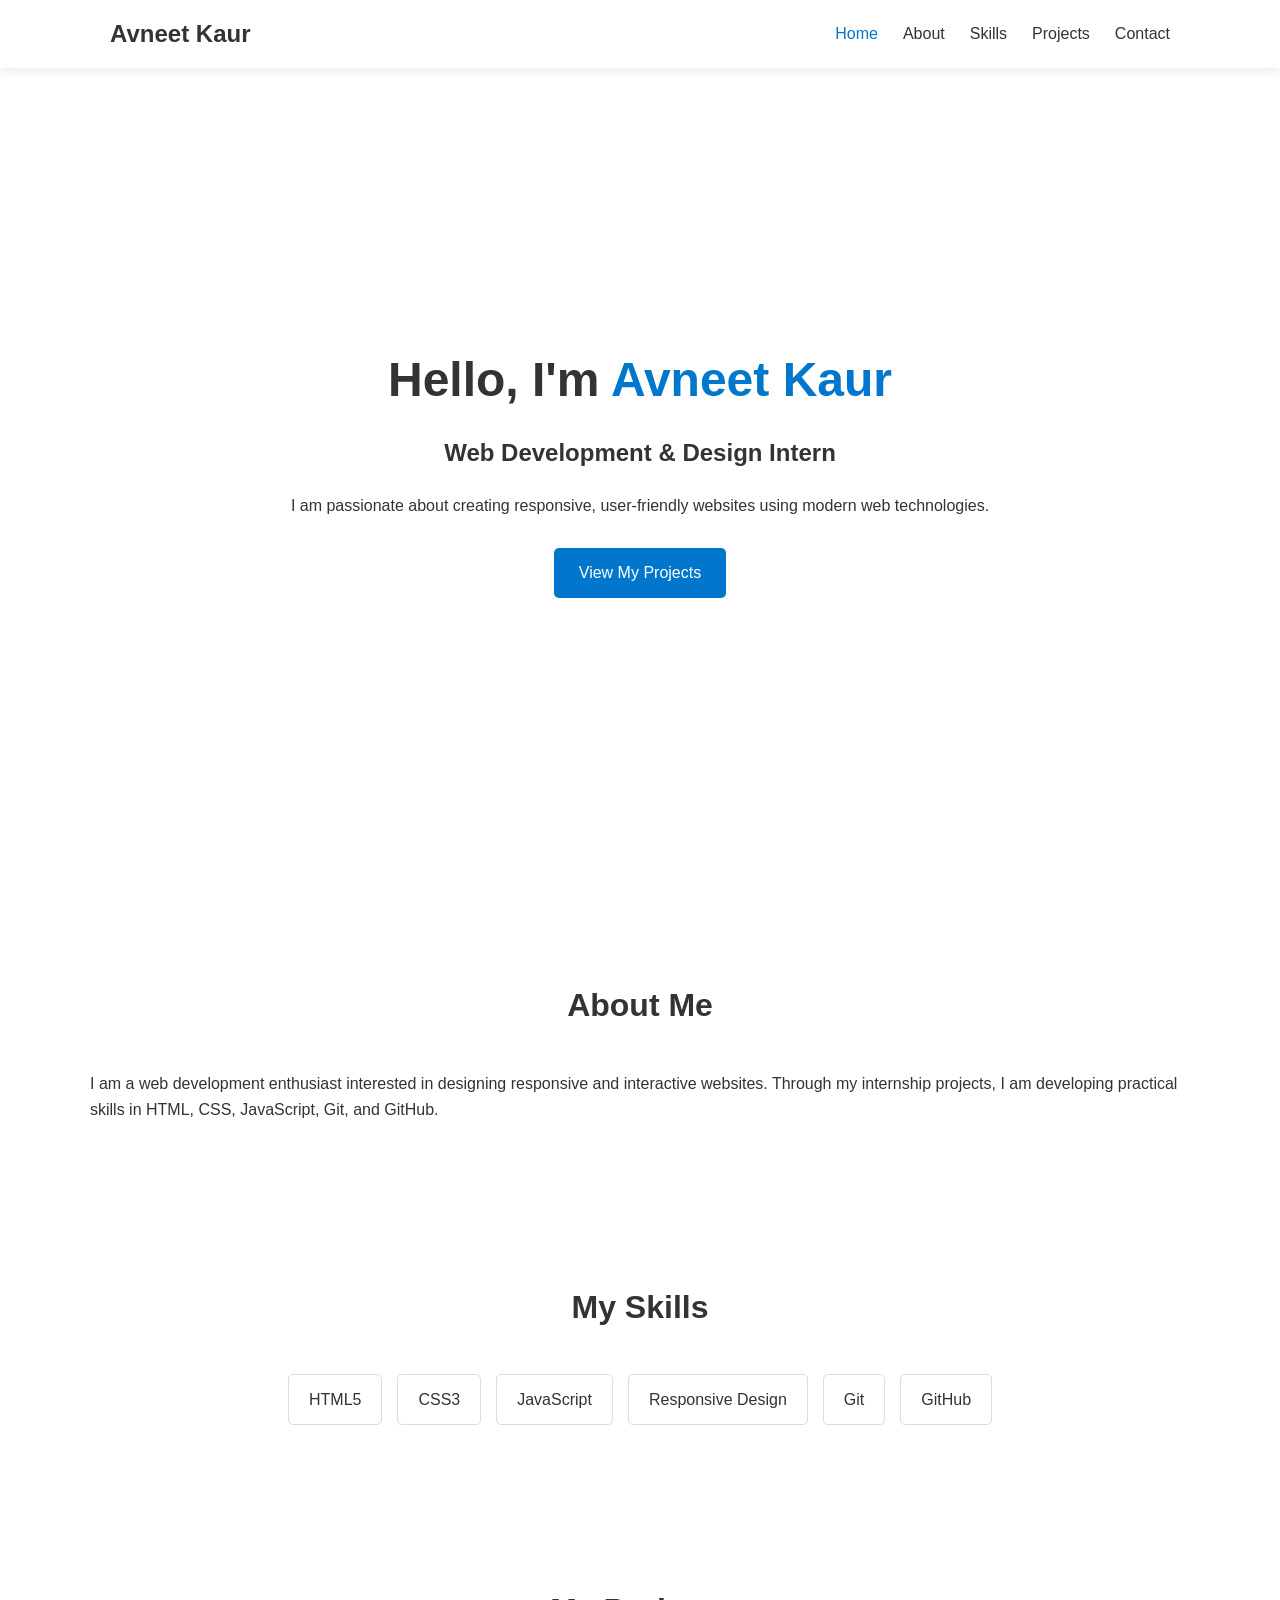
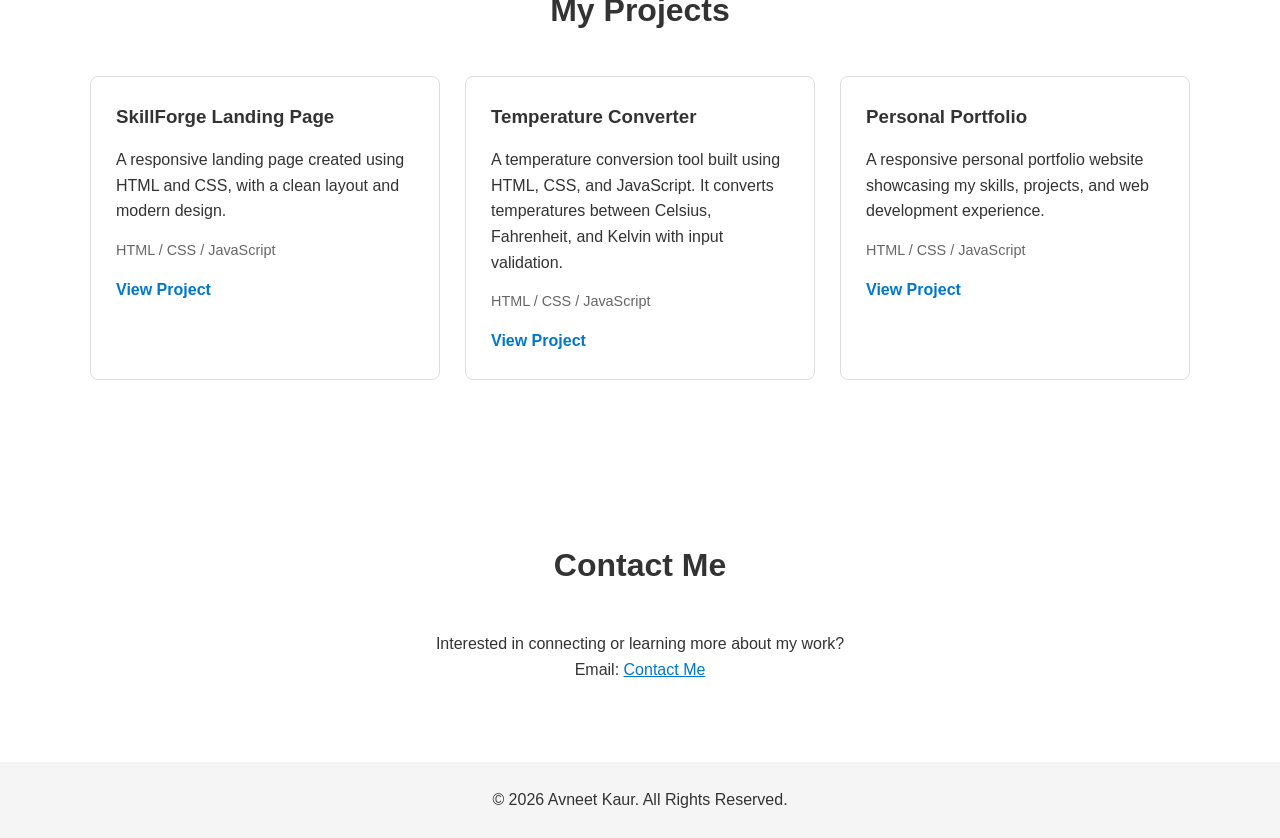
==== commit 12290d31: "Portfolio" ====
--- a/WebDev-L1-Portfolio/index.html
+++ b/WebDev-L1-Portfolio/index.html
@@ -4,325 +4,159 @@
 <head>
     <meta charset="UTF-8">
     <meta name="viewport" content="width=device-width, initial-scale=1.0">
-
-    <meta name="description"
-          content="Portfolio of Avneet Kaur, Web Developer and BCA Student">
-
-    <title>Avneet Kaur | Web Developer</title>
-
+    <title>Avneet Kaur | Portfolio</title>
     <link rel="stylesheet" href="style.css">
 </head>
 
 <body>
 
     <!-- Navigation -->
-    <header class="header">
+    <header>
         <nav class="navbar">
+            <div class="logo">Avneet Kaur</div>
 
-            <a href="#home" class="logo">Avneet Kaur</a>
-
-            <button class="menu-toggle"
-                    id="menuToggle"
-                    aria-label="Open navigation menu"
-                    aria-expanded="false">
+            <button class="menu-toggle" id="menu-toggle" aria-label="Toggle navigation">
                 ☰
             </button>
 
-            <ul class="nav-links" id="navLinks">
-                <li><a href="#home" class="nav-link active">Home</a></li>
-                <li><a href="#about" class="nav-link">About</a></li>
-                <li><a href="#skills" class="nav-link">Skills</a></li>
-                <li><a href="#projects" class="nav-link">Projects</a></li>
-                <li><a href="#contact" class="nav-link">Contact</a></li>
+            <ul class="nav-links" id="nav-links">
+                <li><a href="#home" class="active">Home</a></li>
+                <li><a href="#about">About</a></li>
+                <li><a href="#skills">Skills</a></li>
+                <li><a href="#projects">Projects</a></li>
+                <li><a href="#contact">Contact</a></li>
             </ul>
-
         </nav>
     </header>
 
+    <!-- Home -->
+    <section id="home" class="hero">
+        <div class="hero-content">
+            <h1>Hello, I'm <span>Avneet Kaur</span></h1>
+            <h2>Web Development & Design Intern</h2>
 
-    <main>
+            <p>
+                I am passionate about creating responsive, user-friendly
+                websites using modern web technologies.
+            </p>
 
-        <!-- Hero -->
-        <section id="home" class="hero">
+            <a href="#projects" class="btn">View My Projects</a>
+        </div>
+    </section>
 
-            <div class="hero-content">
+    <!-- About -->
+    <section id="about" class="section">
+        <div class="container">
+            <h2>About Me</h2>
 
-                <p class="availability">
-                    Available for opportunities
-                </p>
+            <p>
+                I am a web development enthusiast interested in designing
+                responsive and interactive websites. Through my internship
+                projects, I am developing practical skills in HTML, CSS,
+                JavaScript, Git, and GitHub.
+            </p>
+        </div>
+    </section>
 
-                <h1>
-                    Hi, I'm <span>Avneet Kaur</span>
-                </h1>
+    <!-- Skills -->
+    <section id="skills" class="section">
+        <div class="container">
+            <h2>My Skills</h2>
 
-                <h2>
-                    Web Developer & BCA Student
-                </h2>
+            <div class="skills-container">
+                <div class="skill">HTML5</div>
+                <div class="skill">CSS3</div>
+                <div class="skill">JavaScript</div>
+                <div class="skill">Responsive Design</div>
+                <div class="skill">Git</div>
+                <div class="skill">GitHub</div>
+            </div>
+        </div>
+    </section>
 
-                <p class="hero-description">
-                    I create clean, responsive and user-friendly websites
-                    using HTML, CSS and JavaScript.
-                </p>
+    <!-- Projects -->
+    <section id="projects" class="section">
+        <div class="container">
+            <h2>My Projects</h2>
 
-                <div class="hero-buttons">
-                    <a href="#projects" class="btn">
-                        View My Projects
-                    </a>
+            <div class="projects-container">
 
-                    <a href="#contact" class="btn secondary-btn">
-                        Contact Me
+                <div class="project-card">
+                    <h3>SkillForge Landing Page</h3>
+
+                    <p>
+                        A responsive landing page created using HTML and CSS,
+                        with a clean layout and modern design.
+                    </p>
+
+                    <span>HTML / CSS / JavaScript</span>
+
+                    <a href="../WebDev-L1-LandingPage/index.html" target="_blank">
+                        View Project
                     </a>
                 </div>
 
-            </div>
-
-        </section>
-
-
-        <!-- About -->
-        <section id="about" class="section">
-
-            <div class="container">
-
-                <h2 class="section-title">About Me</h2>
-
-                <div class="about-content">
+                <div class="project-card">
+                    <h3>Temperature Converter</h3>
 
                     <p>
-                        I am a BCA student interested in web development
-                        and software development. I enjoy learning new
-                        technologies and building practical projects.
+                        A temperature conversion tool built using HTML, CSS,
+                        and JavaScript. It converts temperatures between
+                        Celsius, Fahrenheit, and Kelvin with input validation.
                     </p>
 
+                    <span>HTML / CSS / JavaScript</span>
+
+                    <a href="../WebDev-L1-TemperatureConverter/index.html" target="_blank">
+                        View Project
+                    </a>
+                </div>
+
+                <div class="project-card">
+                    <h3>Personal Portfolio</h3>
+
                     <p>
-                        I am continuously improving my skills by working
-                        on real-world projects and learning modern
-                        development practices.
+                        A responsive personal portfolio website showcasing
+                        my skills, projects, and web development experience.
                     </p>
 
+                    <span>HTML / CSS / JavaScript</span>
+
+                    <a href="#home">View Project</a>
                 </div>
 
             </div>
+        </div>
+    </section>
 
-        </section>
+    <!-- Contact -->
+    <section id="contact" class="section contact">
+        <div class="container">
+            <h2>Contact Me</h2>
 
+            <p>
+                Interested in connecting or learning more about my work?
+            </p>
 
-        <!-- Skills -->
-        <section id="skills" class="section skills-section">
-
-            <div class="container">
-
-                <h2 class="section-title">My Skills</h2>
-
-                <div class="skills-grid">
-
-                    <div class="skill-card">
-                        <h3>HTML</h3>
-                        <p>Creating structured and semantic web pages.</p>
-                    </div>
-
-                    <div class="skill-card">
-                        <h3>CSS</h3>
-                        <p>Designing responsive and modern layouts.</p>
-                    </div>
-
-                    <div class="skill-card">
-                        <h3>JavaScript</h3>
-                        <p>Adding interactivity and functionality.</p>
-                    </div>
-
-                    <div class="skill-card">
-                        <h3>Python</h3>
-                        <p>Programming and solving practical problems.</p>
-                    </div>
-
-                    <div class="skill-card">
-                        <h3>MySQL</h3>
-                        <p>Working with databases and structured data.</p>
-                    </div>
-
-                    <div class="skill-card">
-                        <h3>Git & GitHub</h3>
-                        <p>Managing and maintaining development projects.</p>
-                    </div>
-
-                </div>
-
-            </div>
-
-        </section>
-
-
-        <!-- Projects -->
-        <section id="projects" class="section">
-
-            <div class="container">
-
-                <h2 class="section-title">My Projects</h2>
-
-                <div class="projects-grid">
-
-                    <!-- Landing Page -->
-                    <article class="project-card">
-
-                        <div>
-                            <span class="project-number">01</span>
-
-                            <h3>
-                                SkillForge Landing Page
-                            </h3>
-
-                            <p>
-                                A responsive educational landing page
-                                containing sections for features,
-                                learning resources, courses and contact.
-                            </p>
-                        </div>
-
-                        <div class="project-bottom">
-
-                            <div class="project-tags">
-                                <span>HTML</span>
-                                <span>CSS</span>
-                                <span>JavaScript</span>
-                            </div>
-
-                            <a
-                                href="../WebDev-L1-LandingPage/index.html"
-                                class="project-link">
-                                View Project →
-                            </a>
-
-                        </div>
-
-                    </article>
-
-
-                    <!-- Temperature Converter -->
-                    <article class="project-card">
-
-                        <div>
-                            <span class="project-number">02</span>
-
-                            <h3>
-                                Temperature Converter
-                            </h3>
-
-                            <p>
-                                A temperature conversion tool that
-                                converts Celsius, Fahrenheit and Kelvin
-                                with input validation.
-                            </p>
-                        </div>
-
-                        <div class="project-bottom">
-
-                            <div class="project-tags">
-                                <span>HTML</span>
-                                <span>CSS</span>
-                                <span>JavaScript</span>
-                            </div>
-
-                            <a
-                                href="../WebDev-L1-TemperatureConverter/index.html"
-                                class="project-link">
-                                View Project →
-                            </a>
-
-                        </div>
-
-                    </article>
-
-
-                    <!-- Portfolio -->
-                    <article class="project-card">
-
-                        <div>
-                            <span class="project-number">03</span>
-
-                            <h3>
-                                Personal Portfolio
-                            </h3>
-
-                            <p>
-                                A responsive portfolio website showcasing
-                                my skills, projects and contact information.
-                            </p>
-                        </div>
-
-                        <div class="project-bottom">
-
-                            <div class="project-tags">
-                                <span>HTML</span>
-                                <span>CSS</span>
-                                <span>JavaScript</span>
-                            </div>
-
-                            <a
-                                href="#home"
-                                class="project-link">
-                                Current Website →
-                            </a>
-
-                        </div>
-
-                    </article>
-
-                </div>
-
-            </div>
-
-        </section>
-
-
-        <!-- Contact -->
-        <section id="contact" class="section contact-section">
-
-            <div class="container">
-
-                <h2 class="section-title">
-                    Let's Connect
-                </h2>
-
-                <p>
-                    Interested in working together or discussing an
-                    opportunity? Feel free to get in touch.
-                </p>
-
-                <a
-                    href="mailto:avvneetkaur02@gmail.com"
-                    class="btn">
-                    Email Me
+            <p>
+                Email:
+                <a href="mailto:avneetkaur@example.com">
+                    Contact Me
                 </a>
-
-            </div>
-
-        </section>
-
-    </main>
-
+            </p>
+        </div>
+    </section>
 
     <!-- Footer -->
-    <footer class="footer">
-
-        <p>
-            &copy; 2026 Avneet Kaur. All Rights Reserved.
-        </p>
-
+    <footer>
+        <p>© 2026 Avneet Kaur. All Rights Reserved.</p>
     </footer>
-
-
-    <!-- Scroll to Top -->
-    <button
-        id="scrollTop"
-        class="scroll-top"
-        aria-label="Scroll to top">
-        ↑
-    </button>
-
 
     <script src="script.js"></script>
 
 </body>
 </html>
 
+
+
+                     
--- a/WebDev-L1-Portfolio/style.css
+++ b/WebDev-L1-Portfolio/style.css
@@ -1,4 +1,3 @@
-
 
 * {
     margin: 0;
@@ -11,194 +10,107 @@
 }
 
 body {
-    font-family: Arial, Helvetica, sans-serif;
+    font-family: Arial, sans-serif;
     line-height: 1.6;
-    color: #222;
-    background: #ffffff;
-}
-
-a {
-    text-decoration: none;
-    color: inherit;
-}
-
-ul {
-    list-style: none;
-}
-
-button {
-    font-family: inherit;
-}
-
-
-/* =========================
-   HEADER
-========================= */
-
-.header {
-    position: sticky;
+    color: #333;
+}
+
+/* Navigation */
+header {
+    position: fixed;
     top: 0;
+    width: 100%;
+    background: #fff;
     z-index: 1000;
-    background: #ffffff;
-    border-bottom: 1px solid #eeeeee;
+    box-shadow: 0 2px 10px rgba(0, 0, 0, 0.1);
 }
 
 .navbar {
     max-width: 1100px;
     margin: auto;
-    min-height: 70px;
-    padding: 0 25px;
-
-    display: flex;
+    padding: 15px 20px;
+    display: flex;
+    justify-content: space-between;
     align-items: center;
-    justify-content: space-between;
 }
 
 .logo {
-    font-size: 1.4rem;
-    font-weight: 700;
+    font-size: 1.5rem;
+    font-weight: bold;
 }
 
 .nav-links {
     display: flex;
-    gap: 30px;
-}
-
-.nav-link {
-    font-size: 0.95rem;
-    font-weight: 600;
-    position: relative;
-}
-
-.nav-link::after {
-    content: "";
-    position: absolute;
-    left: 0;
-    bottom: -7px;
-    width: 0;
-    height: 2px;
-    transition: width 0.3s ease;
-}
-
-.nav-link:hover::after,
-.nav-link.active::after {
-    width: 100%;
-}
-
-
-/* Mobile menu button */
+    list-style: none;
+    gap: 25px;
+}
+
+.nav-links a {
+    text-decoration: none;
+    color: #333;
+    font-weight: 500;
+}
+
+.nav-links a:hover,
+.nav-links a.active {
+    color: #0077cc;
+}
 
 .menu-toggle {
     display: none;
     border: none;
-    background: transparent;
-    font-size: 1.7rem;
+    background: none;
+    font-size: 28px;
     cursor: pointer;
 }
 
-
-/* =========================
-   HERO
-========================= */
-
+/* Hero */
 .hero {
-    min-height: 90vh;
-    display: flex;
+    min-height: 100vh;
+    display: flex;
+    justify-content: center;
     align-items: center;
-    justify-content: center;
-    text-align: center;
-
-    padding: 80px 20px;
-
-    background: linear-gradient(
-        135deg,
-        #f8f9ff,
-        #ffffff
-    );
+    text-align: center;
+    padding: 100px 20px 60px;
 }
 
 .hero-content {
     max-width: 750px;
 }
 
-.availability {
-    display: inline-block;
-    padding: 7px 15px;
+.hero h1 {
+    font-size: 3rem;
+    margin-bottom: 15px;
+}
+
+.hero h1 span {
+    color: #0077cc;
+}
+
+.hero h2 {
     margin-bottom: 20px;
-
-    border-radius: 30px;
-
-    font-size: 0.85rem;
-    font-weight: 600;
-
-    background: #eeeeee;
-}
-
-.hero h1 {
-    font-size: clamp(2.5rem, 6vw, 4.5rem);
-    line-height: 1.1;
-    margin-bottom: 15px;
-}
-
-.hero h1 span {
-    font-weight: 800;
-}
-
-.hero h2 {
-    font-size: clamp(1.3rem, 3vw, 2rem);
-    margin-bottom: 20px;
-}
-
-.hero-description {
-    max-width: 600px;
-    margin: 0 auto 30px;
-    font-size: 1.05rem;
-    color: #555;
-}
-
-.hero-buttons {
-    display: flex;
-    justify-content: center;
-    gap: 15px;
-    flex-wrap: wrap;
-}
-
-
-/* =========================
-   BUTTONS
-========================= */
+}
+
+.hero p {
+    margin-bottom: 30px;
+}
 
 .btn {
     display: inline-block;
-
-    padding: 12px 24px;
-
-    border: 2px solid #222;
-    border-radius: 6px;
-
-    font-weight: 700;
-
-    transition:
-        transform 0.2s ease,
-        background 0.2s ease,
-        color 0.2s ease;
+    padding: 12px 25px;
+    background: #0077cc;
+    color: white;
+    text-decoration: none;
+    border-radius: 5px;
 }
 
 .btn:hover {
-    transform: translateY(-3px);
-}
-
-.secondary-btn {
-    background: transparent;
-}
-
-
-/* =========================
-   GENERAL SECTIONS
-========================= */
-
+    opacity: 0.9;
+}
+
+/* Sections */
 .section {
-    padding: 90px 20px;
+    padding: 80px 20px;
 }
 
 .container {
@@ -206,300 +118,116 @@
     margin: auto;
 }
 
-.section-title {
-    text-align: center;
-    font-size: 2.2rem;
-    margin-bottom: 45px;
-}
-
-
-/* =========================
-   ABOUT
-========================= */
-
-.about-content {
-    max-width: 800px;
-    margin: auto;
-    text-align: center;
-}
-
-.about-content p {
-    margin-bottom: 18px;
-    color: #555;
-}
-
-
-/* =========================
-   SKILLS
-========================= */
-
-.skills-section {
-    background: #f8f8f8;
-}
-
-.skills-grid {
-    display: grid;
-    grid-template-columns: repeat(3, 1fr);
-    gap: 20px;
-}
-
-.skill-card {
-    padding: 30px 25px;
-
-    background: #ffffff;
-    border: 1px solid #e5e5e5;
-    border-radius: 10px;
-
-    transition:
-        transform 0.3s ease,
-        box-shadow 0.3s ease;
-}
-
-.skill-card:hover {
-    transform: translateY(-6px);
-    box-shadow: 0 10px 25px rgba(0, 0, 0, 0.08);
-}
-
-.skill-card h3 {
-    margin-bottom: 10px;
-}
-
-.skill-card p {
-    color: #666;
-}
-
-
-/* =========================
-   PROJECTS
-========================= */
-
-.projects-grid {
+.section h2 {
+    text-align: center;
+    margin-bottom: 40px;
+    font-size: 2rem;
+}
+
+/* Skills */
+.skills-container {
+    display: flex;
+    justify-content: center;
+    flex-wrap: wrap;
+    gap: 15px;
+}
+
+.skill {
+    padding: 12px 20px;
+    border: 1px solid #ddd;
+    border-radius: 5px;
+}
+
+/* Projects */
+.projects-container {
     display: grid;
     grid-template-columns: repeat(3, 1fr);
     gap: 25px;
 }
 
 .project-card {
-    min-height: 360px;
-
-    padding: 30px;
-
-    display: flex;
-    flex-direction: column;
-    justify-content: space-between;
-
-    border: 1px solid #e5e5e5;
-    border-radius: 12px;
-
-    background: #ffffff;
-
-    transition:
-        transform 0.3s ease,
-        box-shadow 0.3s ease;
-}
-
-.project-card:hover {
-    transform: translateY(-7px);
-    box-shadow: 0 12px 30px rgba(0, 0, 0, 0.09);
-}
-
-.project-number {
+    padding: 25px;
+    border: 1px solid #ddd;
+    border-radius: 8px;
+}
+
+.project-card h3 {
+    margin-bottom: 15px;
+}
+
+.project-card p {
+    margin-bottom: 15px;
+}
+
+.project-card span {
     display: block;
     margin-bottom: 15px;
-
-    font-size: 0.85rem;
-    font-weight: 700;
-}
-
-.project-card h3 {
-    font-size: 1.35rem;
-    margin-bottom: 15px;
-}
-
-.project-card p {
+    font-size: 0.9rem;
     color: #666;
-    margin-bottom: 25px;
-}
-
-.project-bottom {
-    margin-top: auto;
-}
-
-.project-tags {
-    display: flex;
-    flex-wrap: wrap;
-    gap: 8px;
-    margin-bottom: 20px;
-}
-
-.project-tags span {
-    padding: 5px 10px;
-
-    border: 1px solid #dddddd;
-    border-radius: 20px;
-
-    font-size: 0.75rem;
-    font-weight: 600;
-}
-
-.project-link {
-    font-weight: 700;
-}
-
-.project-link:hover {
-    text-decoration: underline;
-}
-
-
-/* =========================
-   CONTACT
-========================= */
-
-.contact-section {
-    text-align: center;
-    background: #f8f8f8;
-}
-
-.contact-section p {
-    max-width: 600px;
-    margin: 0 auto 30px;
-    color: #555;
-}
-
-
-/* =========================
-   FOOTER
-========================= */
-
-.footer {
+}
+
+.project-card a {
+    color: #0077cc;
+    text-decoration: none;
+    font-weight: bold;
+}
+
+/* Contact */
+.contact {
+    text-align: center;
+}
+
+.contact a {
+    color: #0077cc;
+}
+
+/* Footer */
+footer {
+    text-align: center;
     padding: 25px 20px;
-    text-align: center;
-
-    border-top: 1px solid #eeeeee;
-
-    color: #666;
-    font-size: 0.9rem;
-}
-
-
-/* =========================
-   SCROLL TOP
-========================= */
-
-.scroll-top {
-    position: fixed;
-    right: 25px;
-    bottom: 25px;
-
-    width: 45px;
-    height: 45px;
-
-    border: none;
-    border-radius: 50%;
-
-    font-size: 1.2rem;
-
-    cursor: pointer;
-
-    opacity: 0;
-    visibility: hidden;
-
-    transition:
-        opacity 0.3s ease,
-        transform 0.3s ease;
-}
-
-.scroll-top.show {
-    opacity: 1;
-    visibility: visible;
-}
-
-.scroll-top:hover {
-    transform: translateY(-4px);
-}
-
-
-/* =========================
-   RESPONSIVE
-========================= */
-
-@media (max-width: 850px) {
-
-    .skills-grid {
-        grid-template-columns: repeat(2, 1fr);
-    }
-
-    .projects-grid {
-        grid-template-columns: repeat(2, 1fr);
-    }
-}
-
-
-@media (max-width: 650px) {
-
-    .navbar {
-        min-height: 65px;
-    }
+    background: #f5f5f5;
+}
+
+/* Mobile Navigation */
+@media (max-width: 800px) {
 
     .menu-toggle {
         display: block;
     }
 
     .nav-links {
+        display: none;
         position: absolute;
-        top: 65px;
+        top: 100%;
         left: 0;
-        right: 0;
-
-        display: none;
+        width: 100%;
+        background: #fff;
         flex-direction: column;
         gap: 0;
-
-        padding: 10px 25px;
-
-        background: #ffffff;
-        border-bottom: 1px solid #eeeeee;
-    }
-
-    .nav-links.open {
+        padding: 10px 0;
+        box-shadow: 0 5px 10px rgba(0, 0, 0, 0.1);
+    }
+
+    .nav-links.active {
         display: flex;
     }
 
     .nav-links li {
-        padding: 13px 0;
-    }
-
-    .nav-link::after {
-        display: none;
-    }
-
-    .hero {
-        min-height: 80vh;
-        padding: 60px 20px;
-    }
-
-    .section {
-        padding: 65px 20px;
-    }
-
-    .skills-grid,
-    .projects-grid {
+        width: 100%;
+        text-align: center;
+    }
+
+    .nav-links a {
+        display: block;
+        padding: 12px;
+    }
+
+    .projects-container {
         grid-template-columns: 1fr;
     }
 
-    .project-card {
-        min-height: 330px;
-    }
-
-    .hero-buttons {
-        flex-direction: column;
-        align-items: center;
-    }
-
-    .btn {
-        width: 100%;
-        max-width: 280px;
-        text-align: center;
-    }
-}
-
+    .hero h1 {
+        font-size: 2.2rem;
+    }
+}
+
